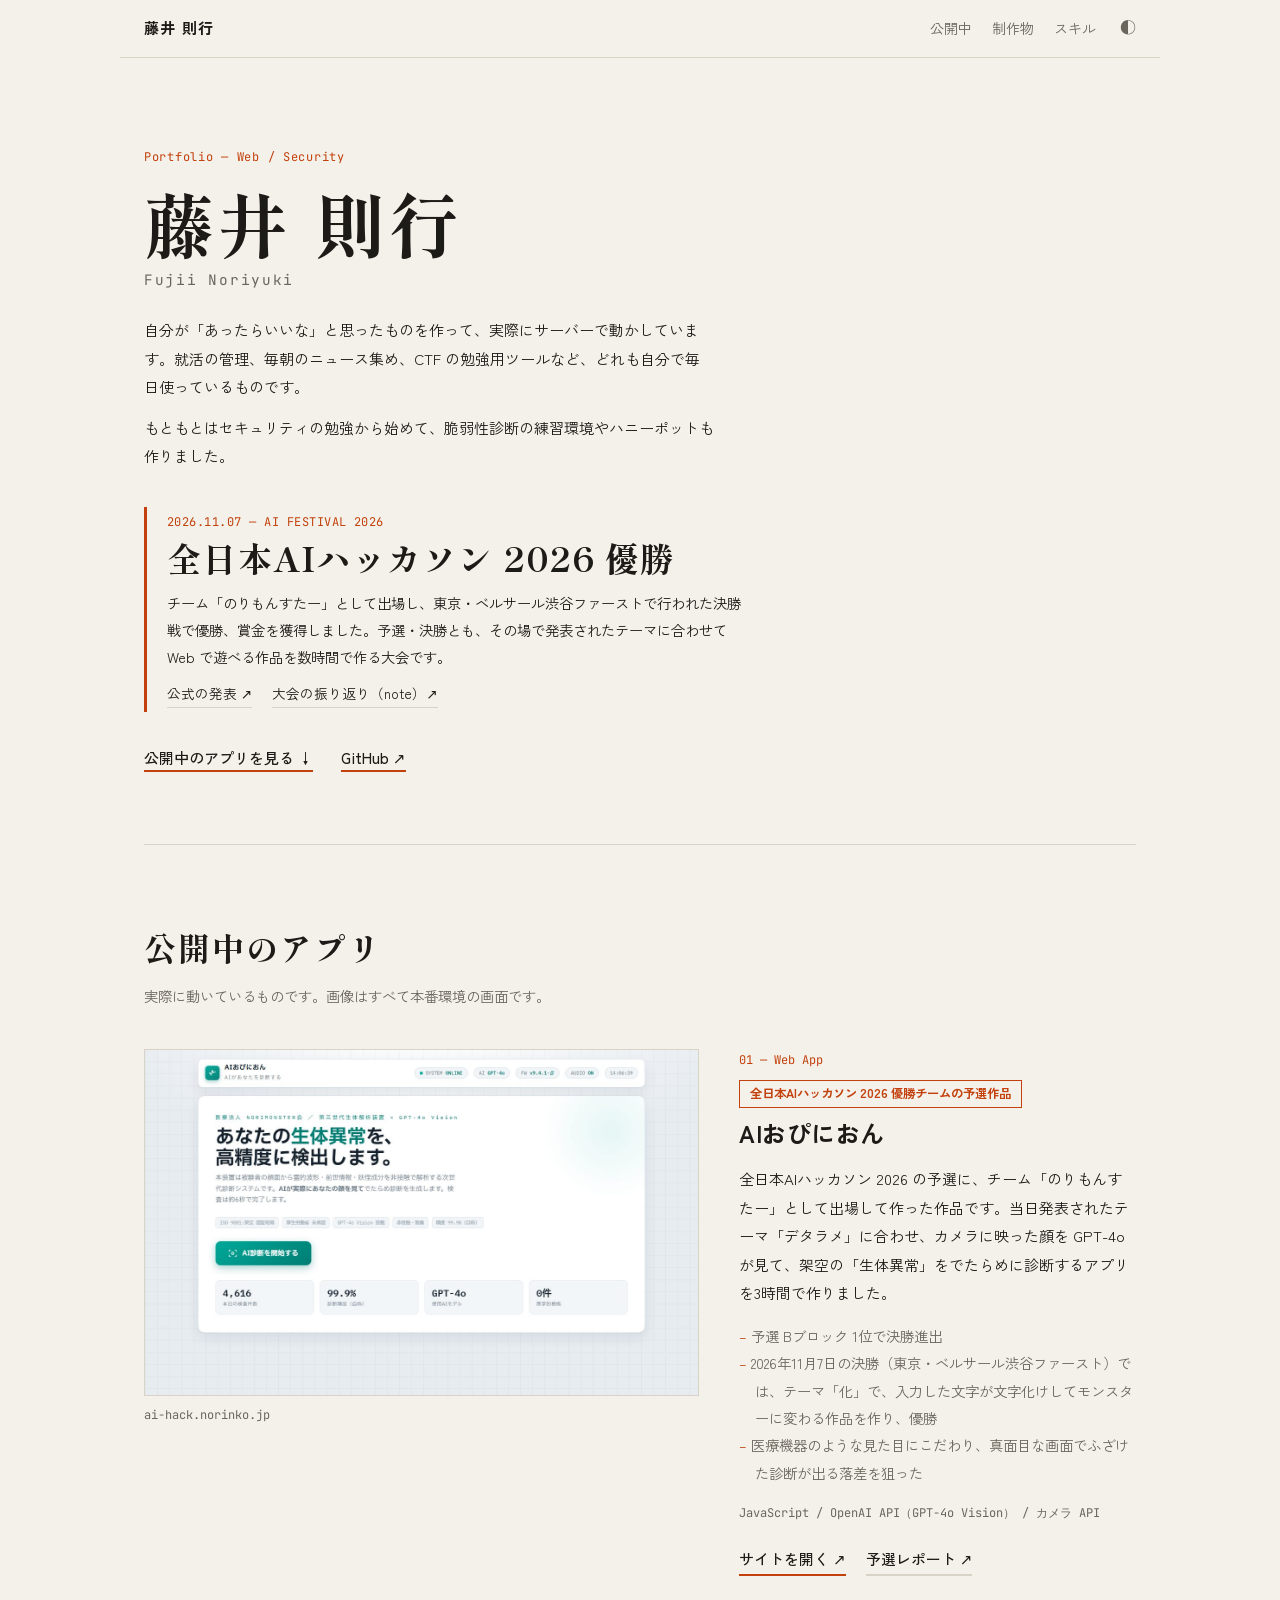
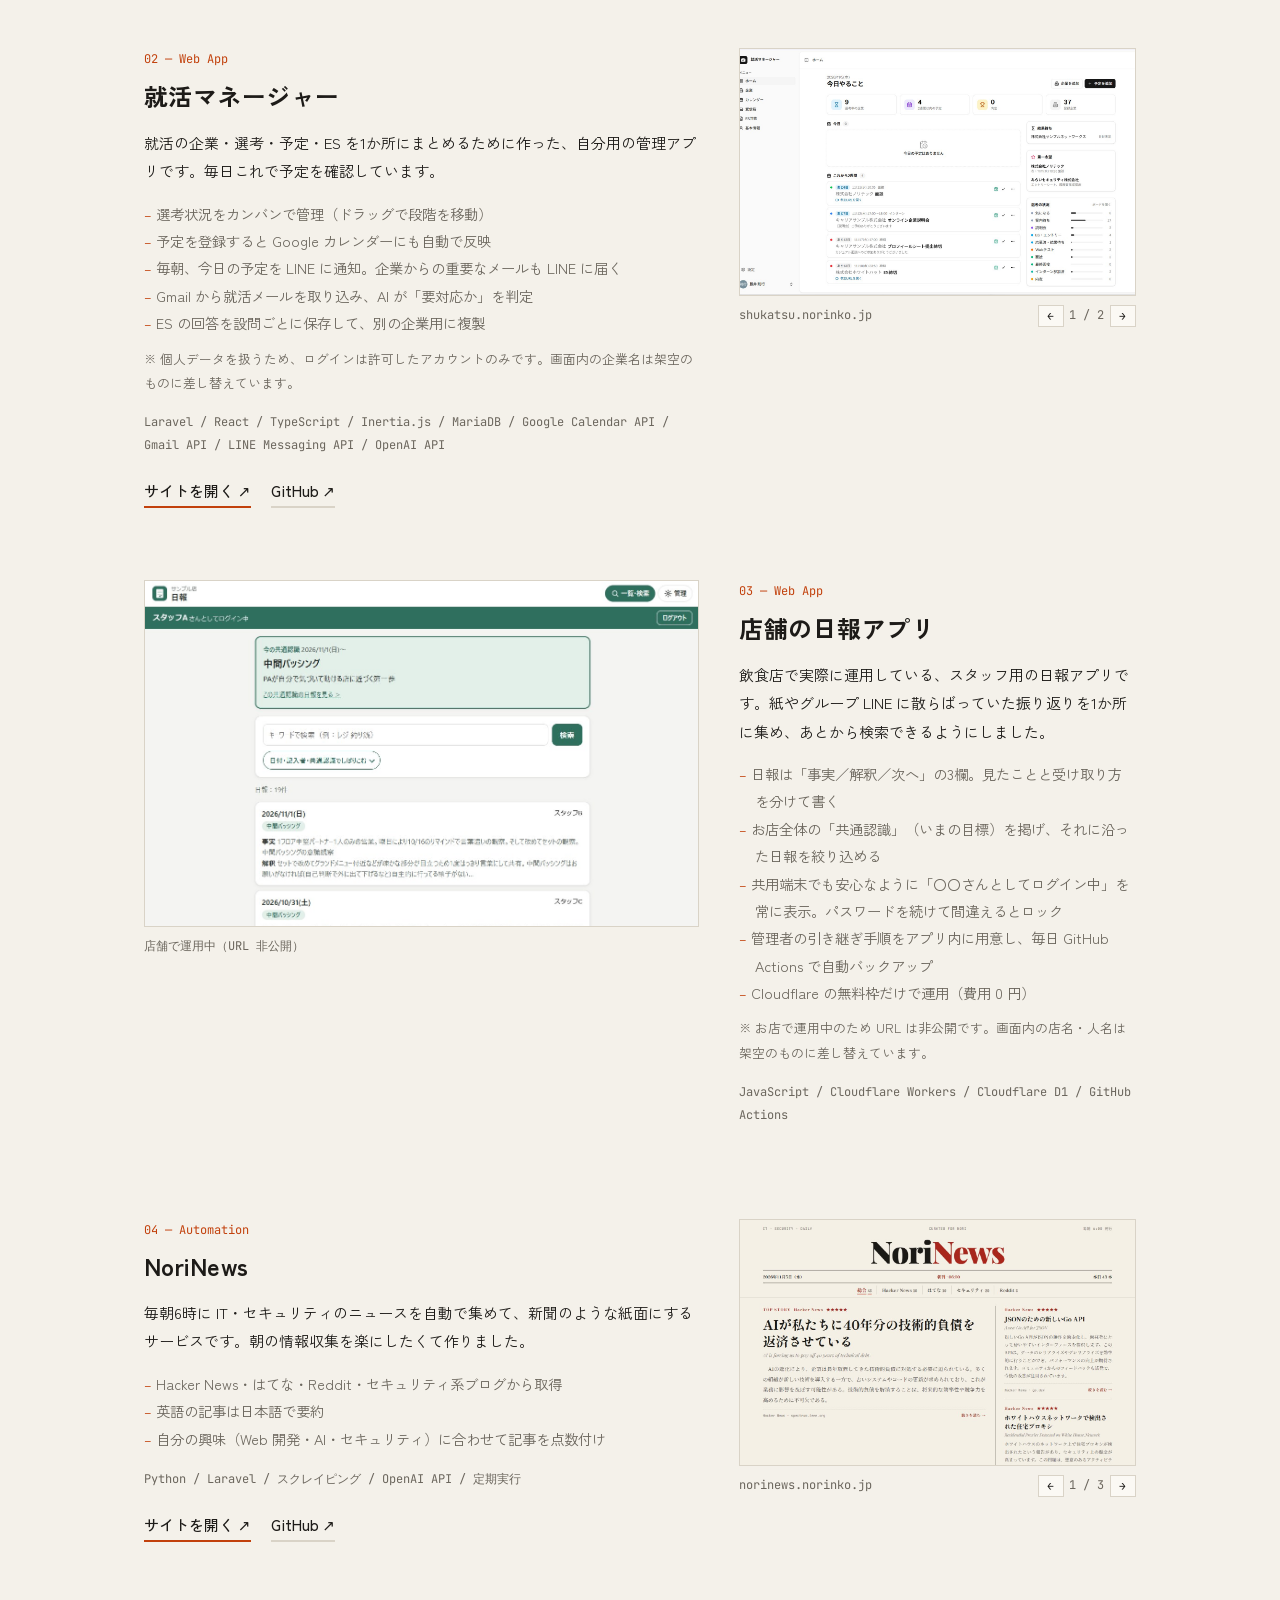
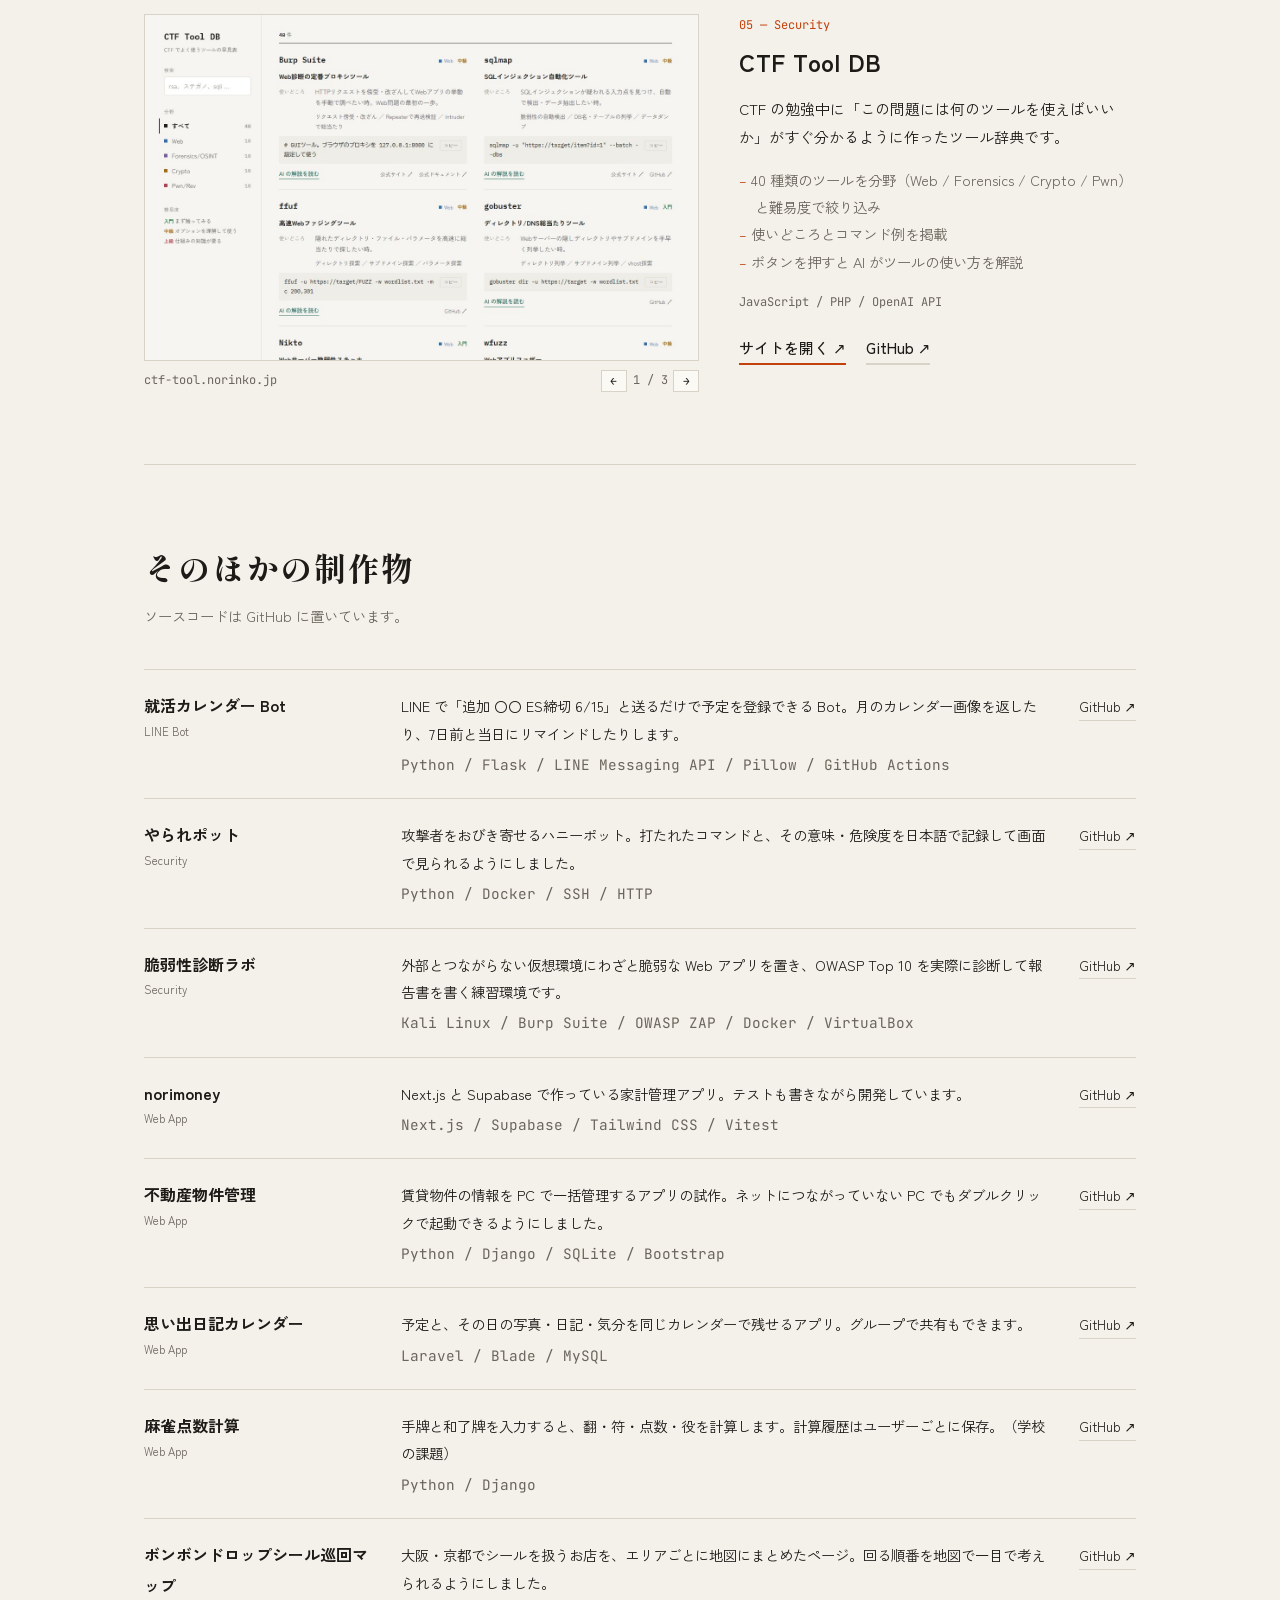
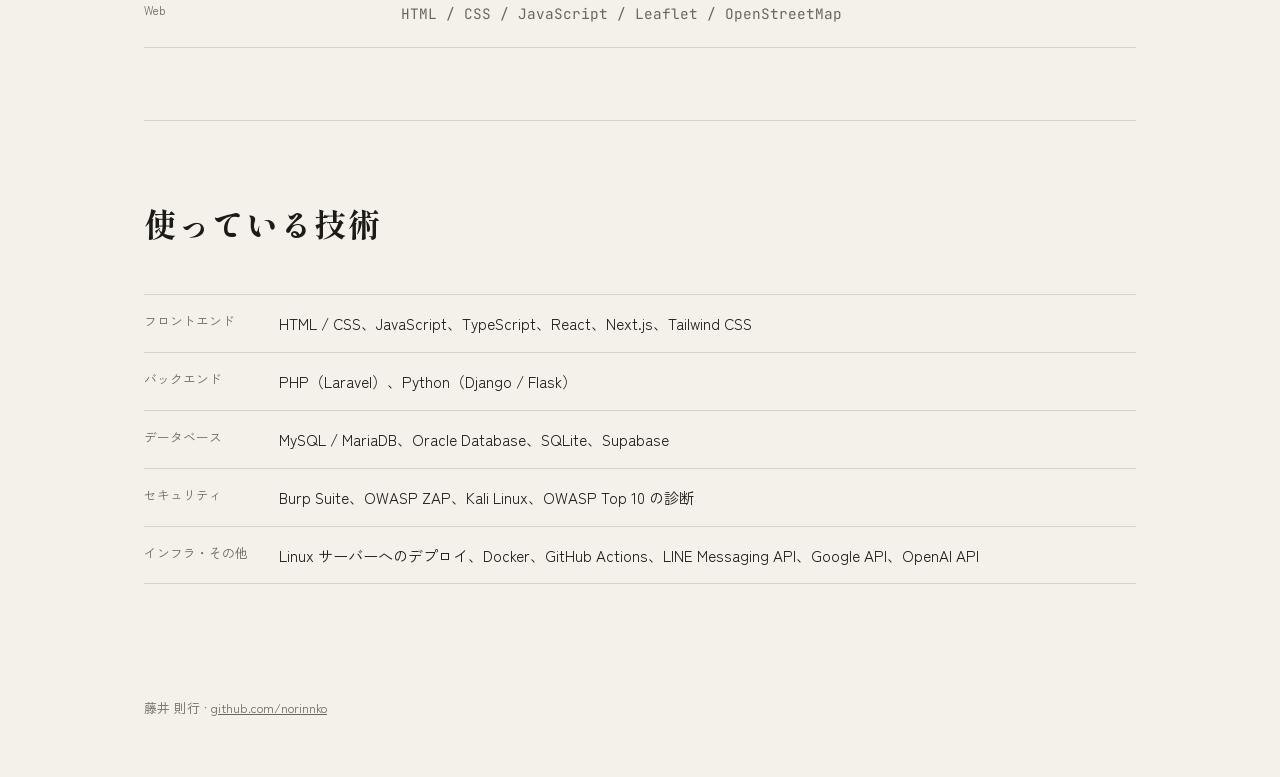
==== index.html @ 02cc9f50 "全日本AIハッカソン 2026 優勝を追記 Co-Authored-By: Claude Opus 5.5 <noreply@anthropic.com>" ====
<!doctype html>
<html lang="ja">
<head>
  <meta charset="utf-8">
  <meta name="viewport" content="width=device-width, initial-scale=1">
  <title>藤井 則行 | Portfolio</title>
  <meta name="description" content="藤井則行のポートフォリオ。作ったものと、実際に動いているアプリを載せています。">
  <meta name="theme-color" content="#f4f1ea">
  <link rel="icon" href="favicon.svg" type="image/svg+xml">
  <link rel="apple-touch-icon" href="apple-touch-icon.png">
  <link rel="canonical" href="https://norinko.jp/">
  <meta property="og:type" content="website">
  <meta property="og:url" content="https://norinko.jp/">
  <meta property="og:title" content="藤井 則行 | Portfolio">
  <meta property="og:description" content="作ったものと、実際に動いているアプリを載せています。">
  <meta property="og:image" content="https://norinko.jp/img/ogp.png">
  <meta property="og:locale" content="ja_JP">
  <meta name="twitter:card" content="summary_large_image">
  <link rel="preconnect" href="https://fonts.googleapis.com">
  <link rel="preconnect" href="https://fonts.gstatic.com" crossorigin>
  <link href="https://fonts.googleapis.com/css2?family=Zen+Kaku+Gothic+New:wght@400;500;700&family=Shippori+Mincho:wght@600;800&family=JetBrains+Mono:wght@400;500&display=swap" rel="stylesheet">
  <link rel="stylesheet" href="style.css">
</head>
<body>
  <header class="nav">
    <a href="#top" class="logo">藤井 則行</a>
    <nav>
      <a href="#live">公開中</a>
      <a href="#works">制作物</a>
      <a href="#skills">スキル</a>
    </nav>
    <button id="theme" class="theme-btn" aria-label="テーマ切り替え">◐</button>
  </header>

  <main id="top">
    <section class="hero">
      <p class="hero-meta mono">Portfolio — Web / Security</p>
      <h1>藤井 則行<small>Fujii Noriyuki</small></h1>
      <div class="hero-text">
        <p>
          自分が「あったらいいな」と思ったものを作って、実際にサーバーで動かしています。就活の管理、毎朝のニュース集め、CTF の勉強用ツールなど、どれも自分で毎日使っているものです。
        </p>
        <p>
          もともとはセキュリティの勉強から始めて、脆弱性診断の練習環境やハニーポットも作りました。
        </p>
      </div>
      <aside class="hero-award">
        <p class="award-date mono">2026.11.07 — AI FESTIVAL 2026</p>
        <p class="award-title">全日本AIハッカソン 2026 優勝</p>
        <p class="award-body">
          チーム「のりもんすたー」として出場し、東京・ベルサール渋谷ファーストで行われた決勝戦で優勝、賞金を獲得しました。予選・決勝とも、その場で発表されたテーマに合わせて Web で遊べる作品を数時間で作る大会です。
        </p>
        <p class="award-links">
          <a href="https://x.com/24aihackathon/status/2118986999902376308" target="_blank" rel="noopener">公式の発表 ↗</a>
          <a href="https://note.com/shi3zblog/n/na95758402577" target="_blank" rel="noopener">大会の振り返り（note）↗</a>
        </p>
      </aside>
      <ul class="hero-links">
        <li><a href="#live">公開中のアプリを見る ↓</a></li>
        <li><a href="https://github.com/norinnko" target="_blank" rel="noopener">GitHub ↗</a></li>
      </ul>
    </section>

    <section id="live" class="section">
      <header class="section-head">
        <h2>公開中のアプリ</h2>
        <p>実際に動いているものです。画像はすべて本番環境の画面です。</p>
      </header>
      <div id="showcase" class="showcase"></div>
    </section>

    <section id="works" class="section">
      <header class="section-head">
        <h2>そのほかの制作物</h2>
        <p>ソースコードは GitHub に置いています。</p>
      </header>
      <ol id="work-list" class="work-list"></ol>
    </section>

    <section id="skills" class="section">
      <header class="section-head">
        <h2>使っている技術</h2>
      </header>
      <dl id="skill-list" class="skill-list"></dl>
    </section>
  </main>

  <footer class="footer">
    <p>藤井 則行 · <a href="https://github.com/norinnko" target="_blank" rel="noopener">github.com/norinnko</a></p>
  </footer>

  <script src="data.js"></script>
  <script src="script.js"></script>
</body>
</html>
---- style.css ----
:root {
  --bg: #f4f1ea;
  --paper: #fbf9f4;
  --ink: #1d1b18;
  --sub: #6b665d;
  --rule: #d9d3c7;
  --accent: #c2410c;
}
@media (prefers-color-scheme: dark) {
  :root:not([data-theme="light"]) {
    --bg: #171614; --paper: #1f1d1a; --ink: #ece7dd; --sub: #a29b8f; --rule: #37332d; --accent: #f97316;
  }
}
:root[data-theme="dark"] {
  --bg: #171614; --paper: #1f1d1a; --ink: #ece7dd; --sub: #a29b8f; --rule: #37332d; --accent: #f97316;
}

* { box-sizing: border-box; margin: 0; padding: 0; }
html { scroll-behavior: smooth; scroll-padding-top: 64px; }
body {
  font-family: "Zen Kaku Gothic New", system-ui, sans-serif;
  background: var(--bg);
  color: var(--ink);
  line-height: 1.9;
  font-size: 15px;
  overflow-x: clip;
}
a { color: inherit; }
ol, ul { list-style: none; }
.mono { font-family: "JetBrains Mono", monospace; }

/* Nav */
.nav {
  position: sticky; top: 0; z-index: 10;
  display: flex; align-items: center; gap: 24px;
  max-width: 1040px; margin: 0 auto; padding: 14px 24px;
  background: var(--bg);
  border-bottom: 1px solid var(--rule);
}
.logo { font-weight: 700; text-decoration: none; margin-right: auto; letter-spacing: .08em; }
.nav nav { display: flex; gap: 20px; font-size: .88rem; }
.nav nav a { text-decoration: none; color: var(--sub); }
.nav nav a:hover { color: var(--ink); }
.theme-btn { border: 0; background: none; color: var(--sub); font-size: 1rem; cursor: pointer; }

main { max-width: 1040px; margin: 0 auto; padding: 0 24px; }

/* Hero */
.hero { padding: 88px 0 72px; border-bottom: 1px solid var(--rule); }
.hero-meta { font-size: .75rem; color: var(--accent); letter-spacing: .06em; }
.hero h1 {
  font-family: "Shippori Mincho", serif; font-weight: 800;
  font-size: clamp(2.6rem, 8vw, 4.4rem); line-height: 1.2; letter-spacing: .06em;
  margin: 12px 0 28px;
}
.hero h1 small {
  display: block; font-family: "JetBrains Mono", monospace; font-weight: 400;
  font-size: .9rem; letter-spacing: .12em; color: var(--sub); margin-top: 6px;
}
.hero-text { max-width: 38em; }
.hero-text p + p { margin-top: .8em; }
.hero-links { display: flex; gap: 28px; margin-top: 32px; flex-wrap: wrap; }
.hero-links a {
  text-decoration: none; font-weight: 500;
  border-bottom: 2px solid var(--accent); padding-bottom: 2px;
}
.hero-links a:hover { color: var(--accent); }

/* Section */
.section { padding: 72px 0; border-bottom: 1px solid var(--rule); }
.section:last-child { border-bottom: 0; }
.section-head { margin-bottom: 40px; }
.section-head h2 {
  font-family: "Shippori Mincho", serif; font-weight: 800;
  font-size: clamp(1.5rem, 3.5vw, 2rem); letter-spacing: .06em;
}
.section-head p { color: var(--sub); font-size: .9rem; margin-top: 4px; }

/* Showcase */
.showcase { display: flex; flex-direction: column; gap: 72px; }
.show { display: grid; grid-template-columns: 1.4fr 1fr; gap: 40px; align-items: start; }
.show:nth-child(even) figure { order: 2; }
.show figure { margin: 0; }
.frame {
  position: relative; aspect-ratio: 16 / 10; overflow: hidden;
  border: 1px solid var(--rule); background: var(--paper);
}
.frame img {
  position: absolute; inset: 0; width: 100%; height: 100%;
  object-fit: cover; object-position: top;
  opacity: 0; transition: opacity .7s ease;
}
.frame img.on { opacity: 1; }
.show figcaption {
  display: flex; justify-content: space-between; align-items: center; gap: 12px;
  font-size: .75rem; color: var(--sub); margin-top: 8px;
}
.pager { display: flex; align-items: center; gap: 4px; }
.pager button {
  border: 1px solid var(--rule); background: var(--paper); color: var(--ink);
  width: 26px; height: 22px; cursor: pointer; font: inherit; font-size: .7rem;
}
.pager button:hover { border-color: var(--ink); }
.pager span { min-width: 3.2em; text-align: center; }

.show-no { font-size: .75rem; color: var(--accent); }
.award {
  display: inline-block; margin-top: 8px;
  font-size: .78rem; font-weight: 700; color: var(--accent);
  border: 1px solid var(--accent); padding: 1px 10px;
}
.hero-award {
  margin-top: 36px; max-width: 40em;
  border-left: 3px solid var(--accent); padding: 4px 0 4px 20px;
}
.award-date { font-size: .75rem; color: var(--accent); letter-spacing: .04em; }
.award-title {
  font-family: "Shippori Mincho", serif; font-weight: 800;
  font-size: clamp(1.5rem, 4.2vw, 2.1rem); line-height: 1.35; letter-spacing: .04em; margin: 2px 0 8px;
}
.award-body { font-size: .9rem; }
.award-links { display: flex; gap: 20px; flex-wrap: wrap; margin-top: 10px; font-size: .85rem; }
.award-links a { text-decoration: none; border-bottom: 1px solid var(--rule); }
.award-links a:hover { color: var(--accent); border-color: var(--accent); }
.show h3 { font-size: 1.5rem; font-weight: 700; margin: 2px 0 10px; letter-spacing: .02em; }
.show-desc { color: var(--ink); }
.points { margin-top: 14px; font-size: .9rem; color: var(--sub); }
.points li { padding-left: 1.1em; text-indent: -1.1em; }
.points li::before { content: "– "; color: var(--accent); }
.note { margin-top: 10px; font-size: .8rem; color: var(--sub); }
.tech { margin-top: 16px; font-size: .75rem; color: var(--sub); }
.show-links { display: flex; gap: 20px; margin-top: 20px; flex-wrap: wrap; }
.show-links a { text-decoration: none; font-weight: 500; border-bottom: 2px solid var(--accent); padding-bottom: 1px; }
.show-links a.sub { border-bottom-color: var(--rule); }
.show-links a:hover { color: var(--accent); }

/* Work list */
.work-list { border-top: 1px solid var(--rule); }
.work-list li {
  display: grid; grid-template-columns: 15em 1fr auto; gap: 8px 32px; align-items: baseline;
  padding: 20px 0; border-bottom: 1px solid var(--rule);
}
.work-list h3 { font-size: 1rem; font-weight: 700; }
.work-list .cat { display: block; font-size: .7rem; color: var(--sub); font-weight: 400; }
.work-list p { font-size: .9rem; }
.work-list .tech { margin-top: 4px; }
.work-list a { font-size: .85rem; white-space: nowrap; text-decoration: none; border-bottom: 1px solid var(--rule); }
.work-list a:hover { color: var(--accent); border-color: var(--accent); }

/* Skills */
.skill-list { display: grid; grid-template-columns: 9em 1fr; border-top: 1px solid var(--rule); }
.skill-list dt, .skill-list dd { padding: 14px 0; border-bottom: 1px solid var(--rule); }
.skill-list dt { font-size: .8rem; color: var(--sub); }
.skill-list dd { font-size: .95rem; }

.footer {
  max-width: 1040px; margin: 0 auto; padding: 40px 24px 56px;
  font-size: .8rem; color: var(--sub);
}

@media (max-width: 800px) {
  .show { grid-template-columns: 1fr; gap: 20px; }
  .show:nth-child(even) figure { order: 0; }
  .work-list li { grid-template-columns: 1fr; }
  .skill-list { grid-template-columns: 1fr; }
  .skill-list dt { border-bottom: 0; padding-bottom: 0; }
  .skill-list dd { padding-top: 2px; }
  .nav { gap: 14px; padding: 12px 16px; }
  .nav nav { gap: 14px; }
  main { padding: 0 16px; }
  .hero { padding: 56px 0 48px; }
}

/* スクロールで表示（JS が動くときだけ隠す） */
.motion .slide-in {
  opacity: 0;
  transition: opacity .9s ease, transform .9s cubic-bezier(.2, .7, .2, 1);
  transition-delay: var(--d, 0ms);
}
.motion .slide-in.delay { --d: 150ms; }
.motion .from-left { transform: translateX(-80px); }
.motion .from-right { transform: translateX(80px); }
.motion .from-below { transform: translateY(24px); }
.motion .slide-in.in { opacity: 1; transform: none; }
@media (max-width: 800px) {
  .motion .from-left { transform: translateX(-32px); }
  .motion .from-right { transform: translateX(32px); }
}
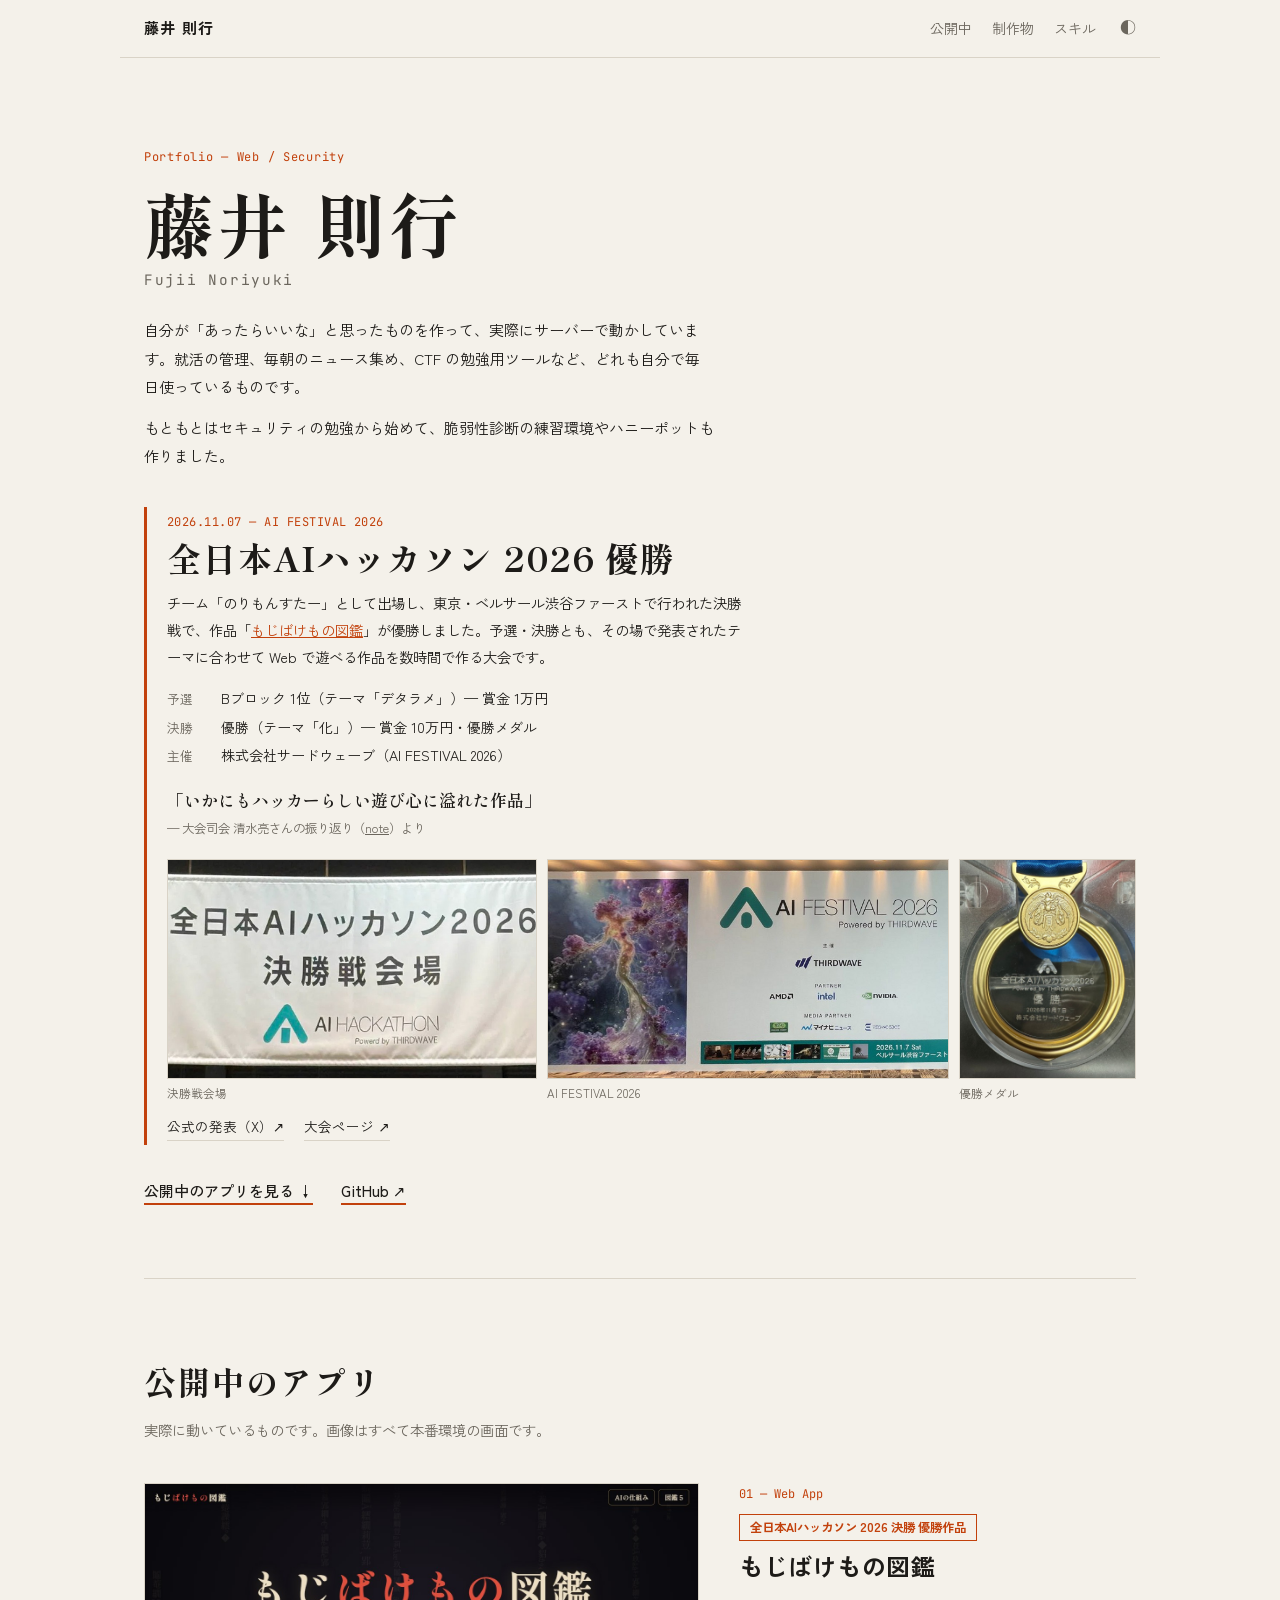
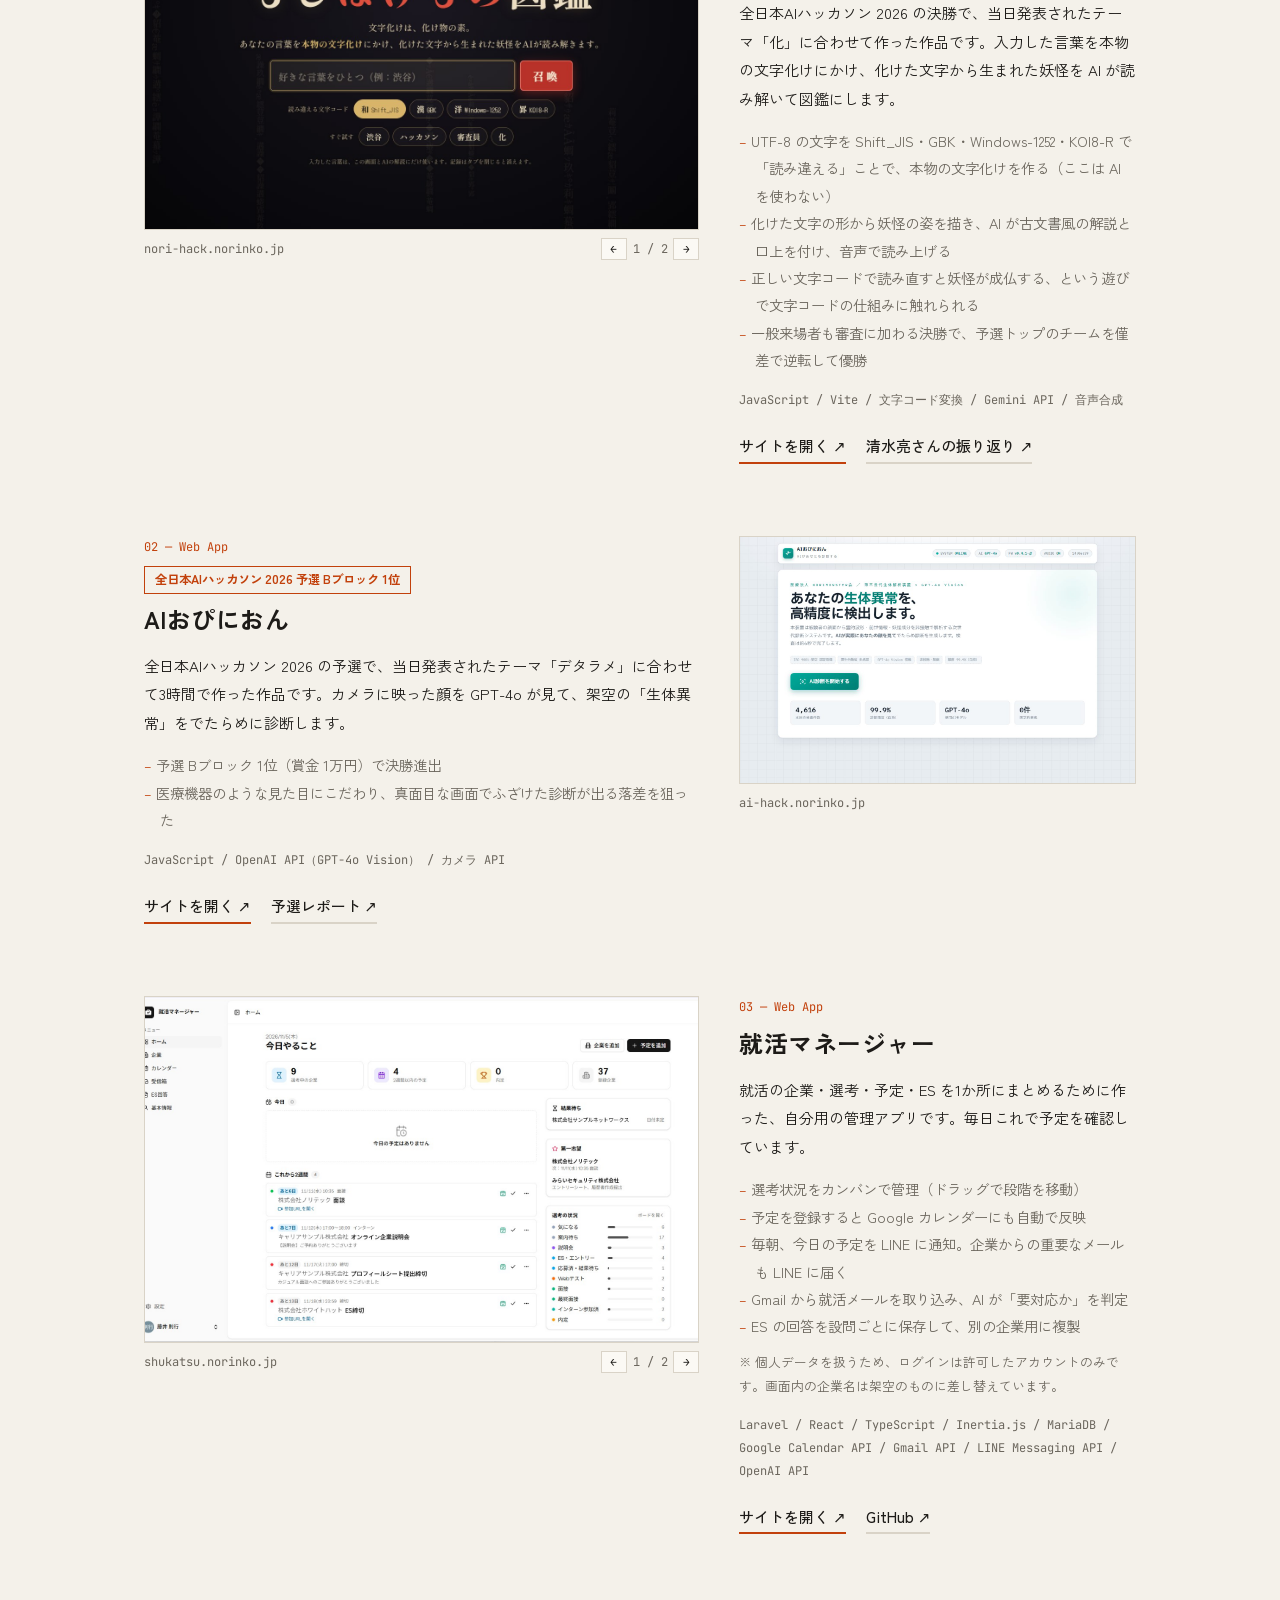
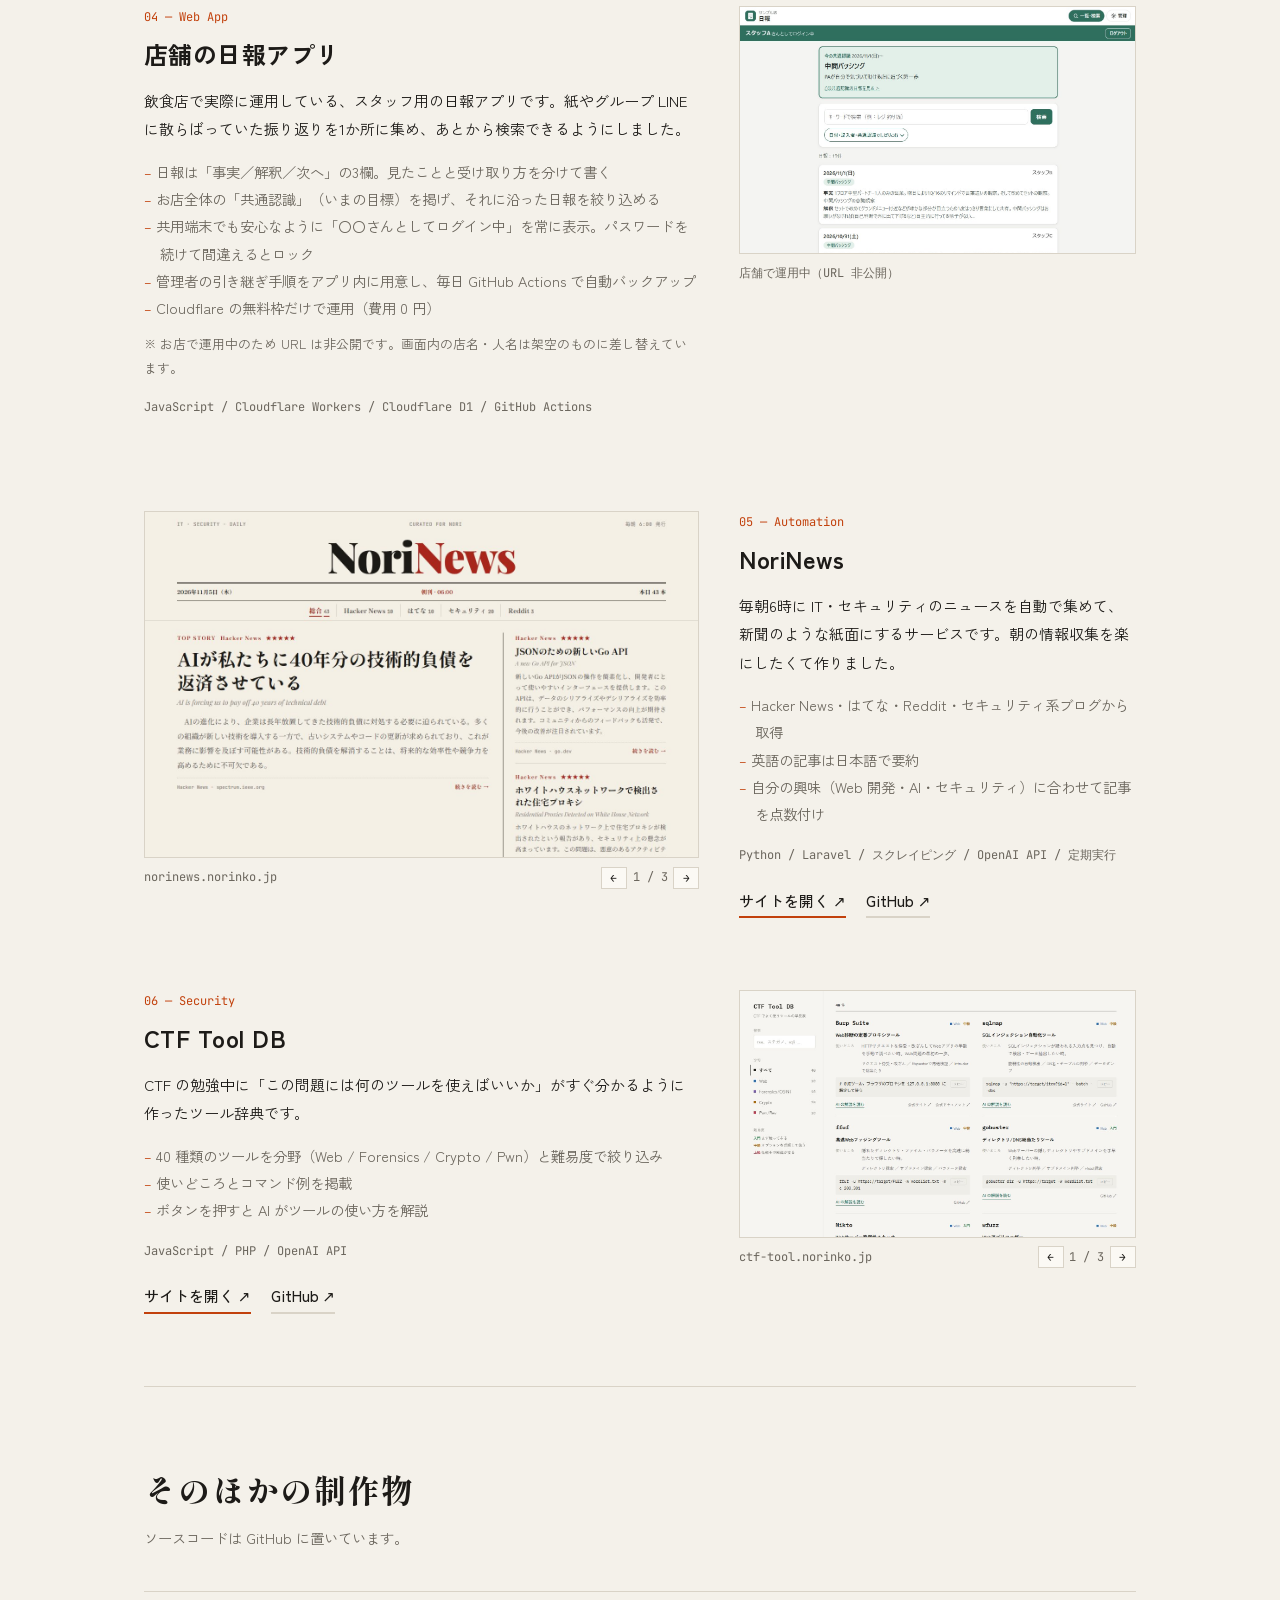
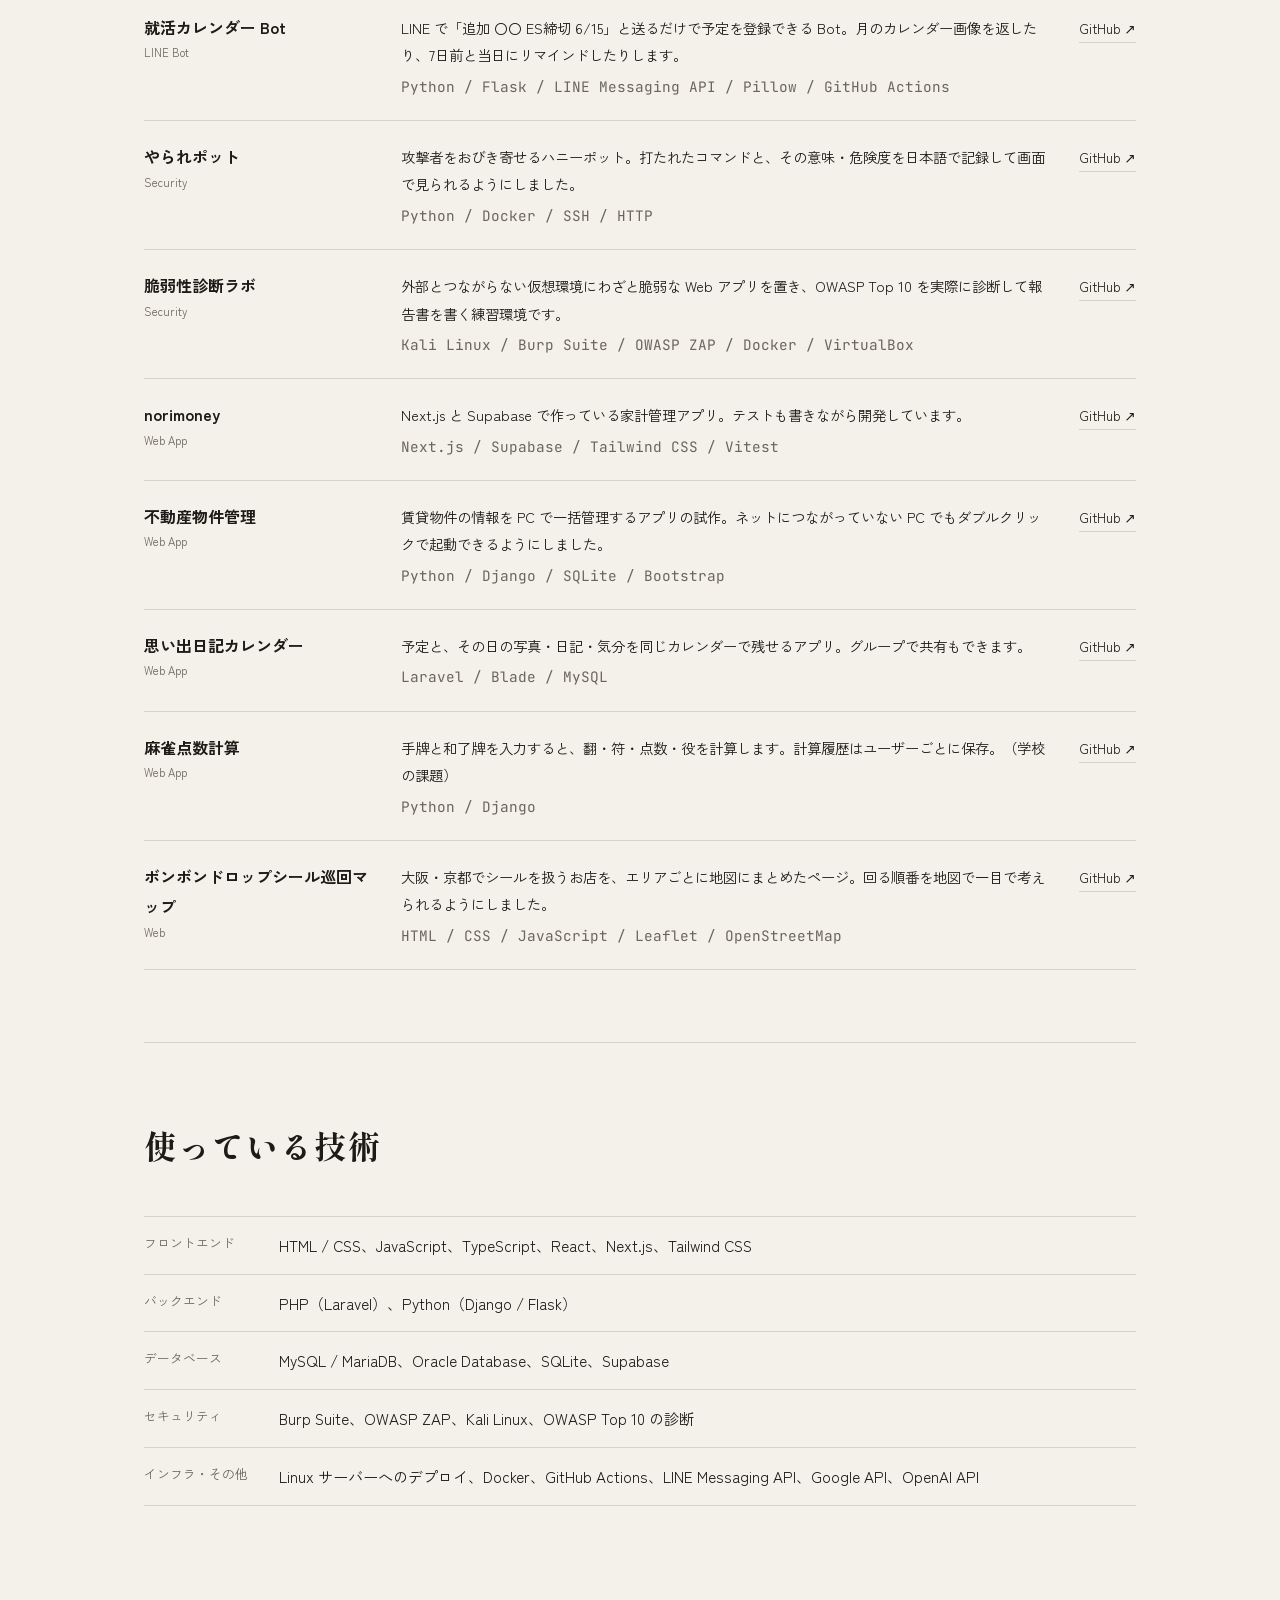
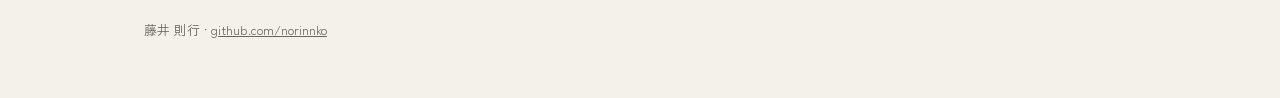
==== commit fe9fda67: "優勝作品「もじばけもの図鑑」と大会の写真・賞金を追加 Co-Authored-By: Claude Opus 5.5 <noreply@anthropic.com>" ====
--- a/index.html
+++ b/index.html
@@ -48,11 +48,25 @@
         <p class="award-date mono">2026.11.07 — AI FESTIVAL 2026</p>
         <p class="award-title">全日本AIハッカソン 2026 優勝</p>
         <p class="award-body">
-          チーム「のりもんすたー」として出場し、東京・ベルサール渋谷ファーストで行われた決勝戦で優勝、賞金を獲得しました。予選・決勝とも、その場で発表されたテーマに合わせて Web で遊べる作品を数時間で作る大会です。
+          チーム「のりもんすたー」として出場し、東京・ベルサール渋谷ファーストで行われた決勝戦で、作品「<a href="#live">もじばけもの図鑑</a>」が優勝しました。予選・決勝とも、その場で発表されたテーマに合わせて Web で遊べる作品を数時間で作る大会です。
         </p>
+        <dl class="award-record">
+          <dt>予選</dt><dd>Bブロック 1位（テーマ「デタラメ」）— 賞金 1万円</dd>
+          <dt>決勝</dt><dd>優勝（テーマ「化」）— 賞金 10万円・優勝メダル</dd>
+          <dt>主催</dt><dd>株式会社サードウェーブ（AI FESTIVAL 2026）</dd>
+        </dl>
+        <blockquote class="award-quote">
+          <p>「いかにもハッカーらしい遊び心に溢れた作品」</p>
+          <cite>— 大会司会 清水亮さんの振り返り（<a href="https://note.com/shi3zblog/n/na95758402577" target="_blank" rel="noopener">note</a>）より</cite>
+        </blockquote>
+        <div class="award-photos">
+          <figure><img src="img/hack-banner.jpg" alt="全日本AIハッカソン2026 決勝戦会場の垂れ幕" loading="lazy"><figcaption>決勝戦会場</figcaption></figure>
+          <figure><img src="img/hack-venue.jpg" alt="AI FESTIVAL 2026 の会場パネル" loading="lazy"><figcaption>AI FESTIVAL 2026</figcaption></figure>
+          <figure class="medal"><img src="img/hack-medal.jpg" alt="全日本AIハッカソン2026 優勝メダル" loading="lazy"><figcaption>優勝メダル</figcaption></figure>
+        </div>
         <p class="award-links">
-          <a href="https://x.com/24aihackathon/status/2118986999902376308" target="_blank" rel="noopener">公式の発表 ↗</a>
-          <a href="https://note.com/shi3zblog/n/na95758402577" target="_blank" rel="noopener">大会の振り返り（note）↗</a>
+          <a href="https://x.com/24aihackathon/status/2118986999902376308" target="_blank" rel="noopener">公式の発表（X）↗</a>
+          <a href="https://www.aifestival.jp/hackathon" target="_blank" rel="noopener">大会ページ ↗</a>
         </p>
       </aside>
       <ul class="hero-links">
--- a/style.css
+++ b/style.css
@@ -110,7 +110,7 @@
   border: 1px solid var(--accent); padding: 1px 10px;
 }
 .hero-award {
-  margin-top: 36px; max-width: 40em;
+  margin-top: 36px;
   border-left: 3px solid var(--accent); padding: 4px 0 4px 20px;
 }
 .award-date { font-size: .75rem; color: var(--accent); letter-spacing: .04em; }
@@ -118,7 +118,33 @@
   font-family: "Shippori Mincho", serif; font-weight: 800;
   font-size: clamp(1.5rem, 4.2vw, 2.1rem); line-height: 1.35; letter-spacing: .04em; margin: 2px 0 8px;
 }
-.award-body { font-size: .9rem; }
+.award-body { font-size: .9rem; max-width: 40em; }
+.award-body a { color: var(--accent); }
+.award-record {
+  display: grid; grid-template-columns: 3em 1fr; gap: 2px 12px;
+  margin-top: 14px; font-size: .88rem;
+}
+.award-record dt { color: var(--sub); font-size: .8rem; padding-top: 2px; }
+.award-quote { margin: 16px 0 0; }
+.award-quote p { font-family: "Shippori Mincho", serif; font-weight: 600; font-size: 1.05rem; }
+.award-quote cite { display: block; font-style: normal; font-size: .78rem; color: var(--sub); }
+.award-photos {
+  display: grid; grid-template-columns: 1.15fr 1.25fr .55fr; gap: 10px;
+  margin-top: 18px; align-items: start;
+}
+.award-photos figure { margin: 0; }
+.award-photos img {
+  display: block; width: 100%; height: 220px; object-fit: cover;
+  border: 1px solid var(--rule); background: var(--paper);
+}
+.award-photos .medal img { object-position: center 40%; }
+@media (max-width: 600px) {
+  .award-photos { grid-template-columns: 1.6fr 1fr; }
+  .award-photos figure:first-child { grid-column: 1 / -1; }
+  .award-photos img { height: 130px; }
+  .award-photos figure:first-child img { height: auto; aspect-ratio: 2.3 / 1; }
+}
+.award-photos figcaption { font-size: .72rem; color: var(--sub); margin-top: 4px; }
 .award-links { display: flex; gap: 20px; flex-wrap: wrap; margin-top: 10px; font-size: .85rem; }
 .award-links a { text-decoration: none; border-bottom: 1px solid var(--rule); }
 .award-links a:hover { color: var(--accent); border-color: var(--accent); }
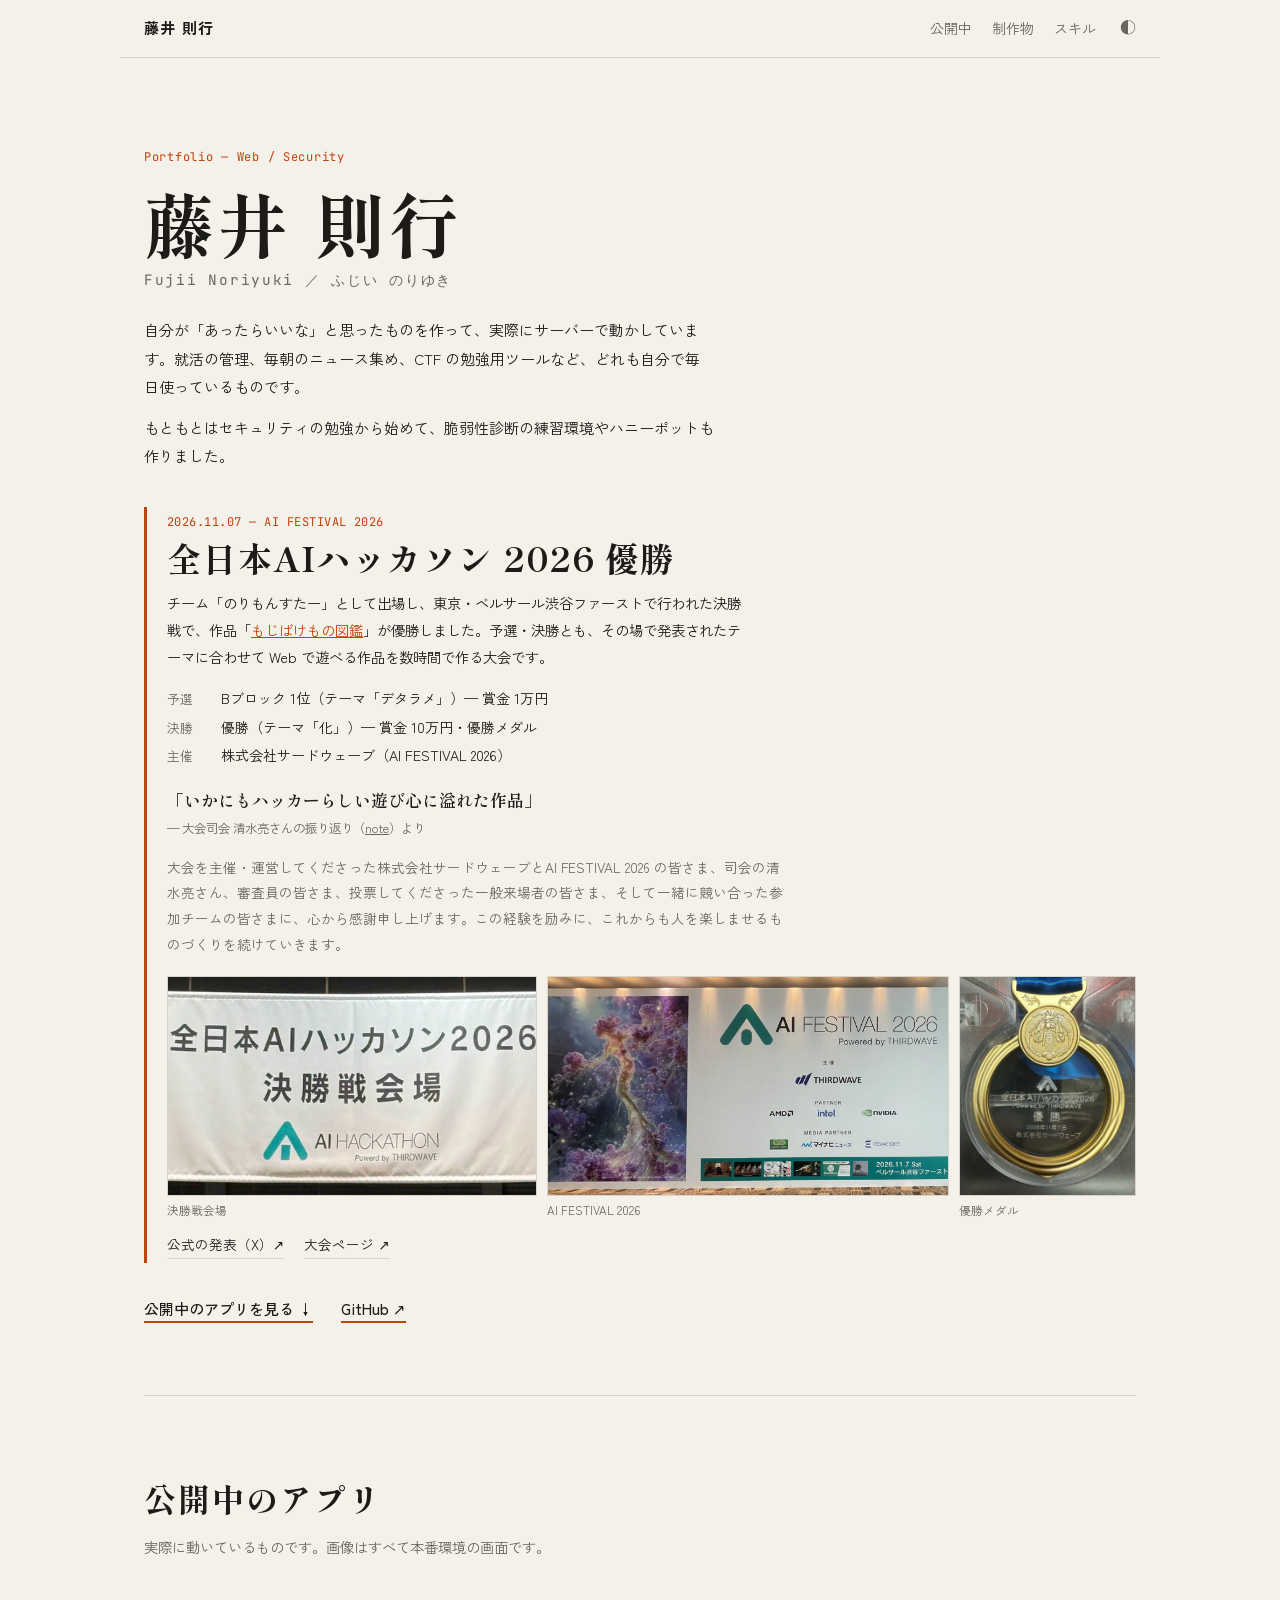
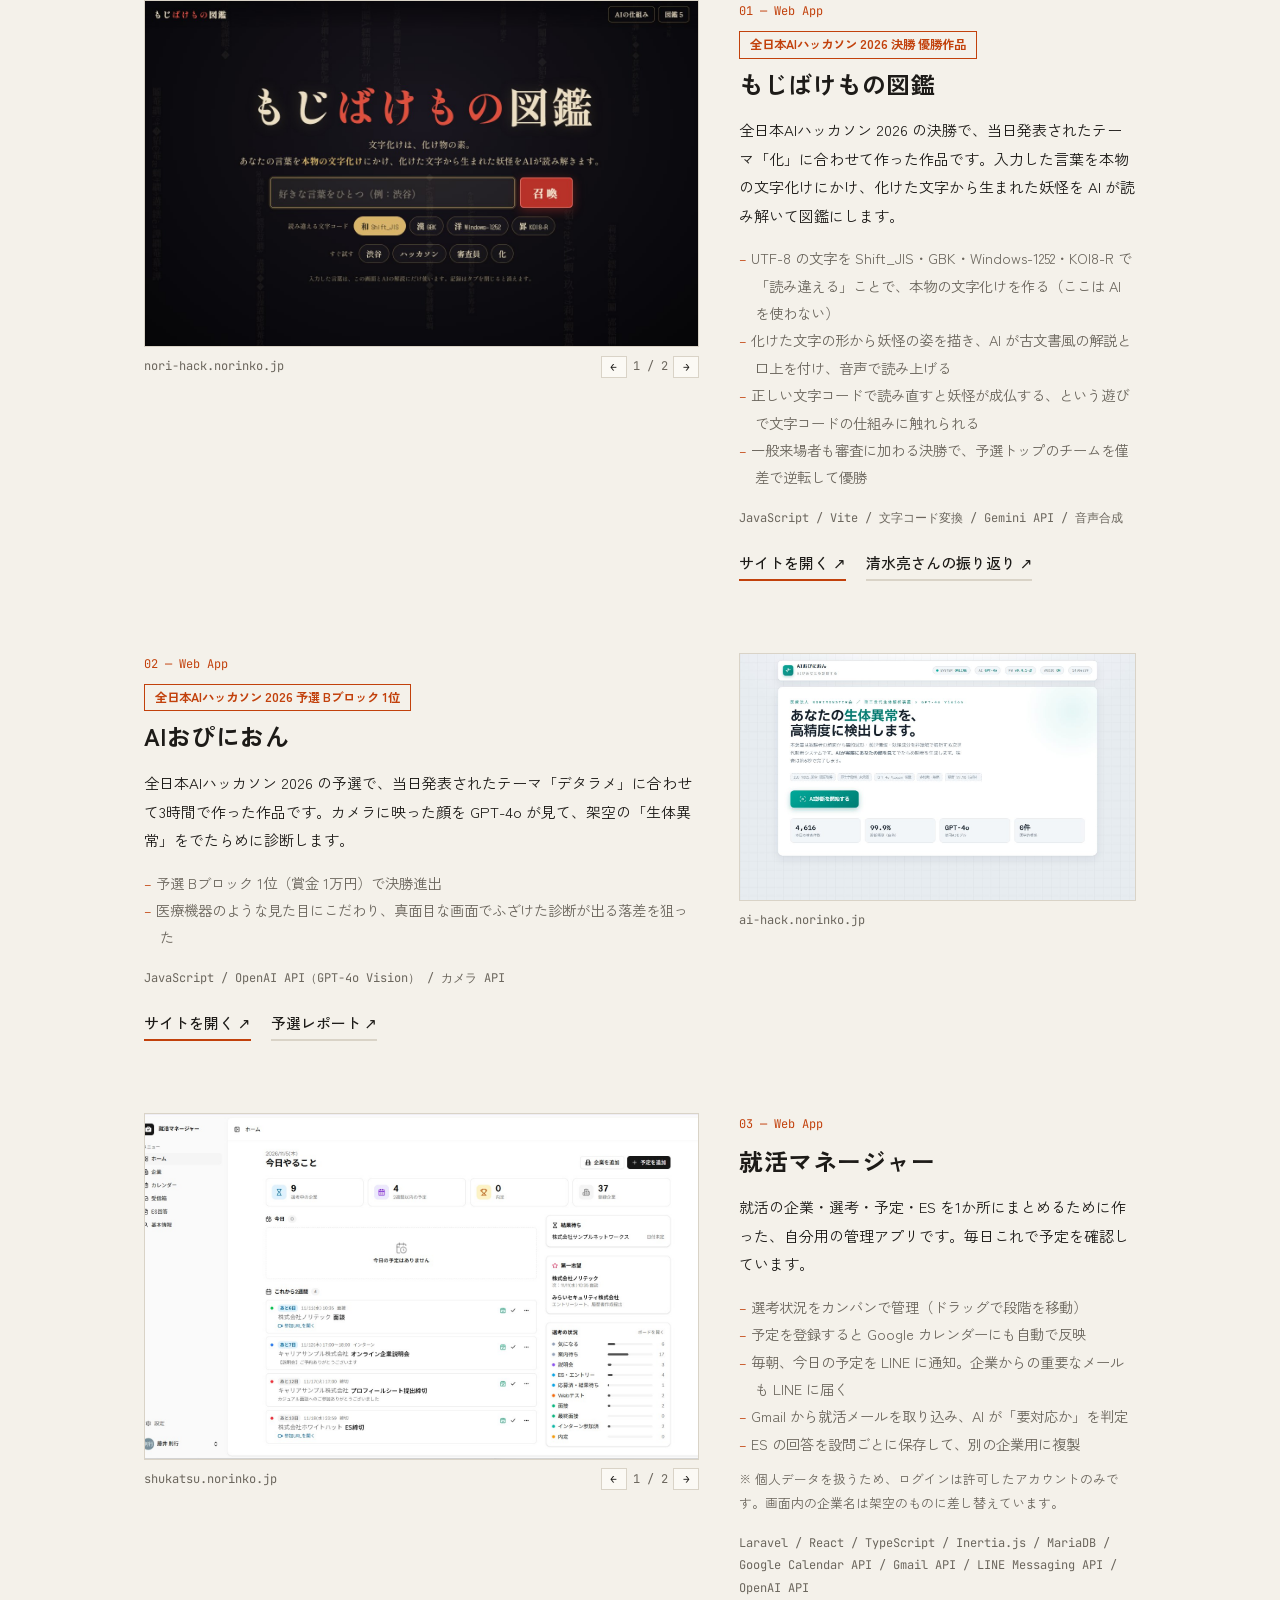
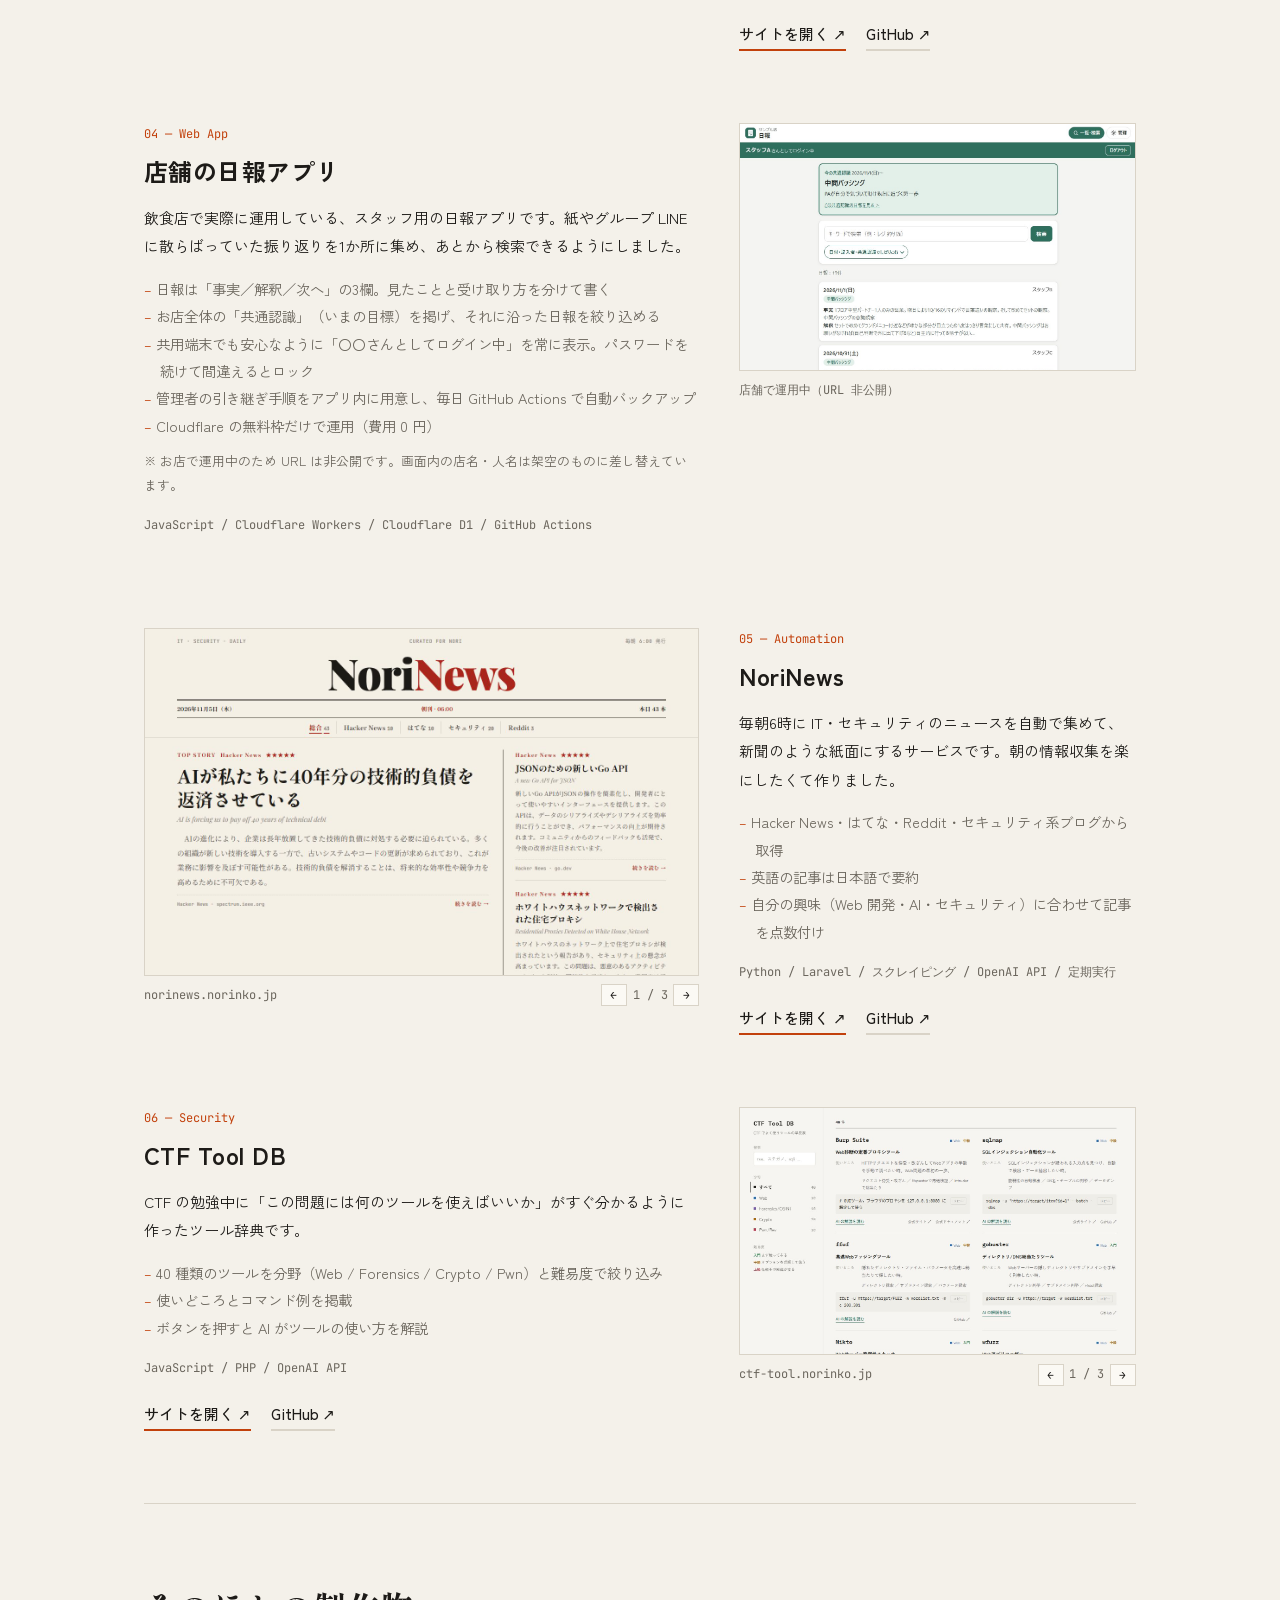
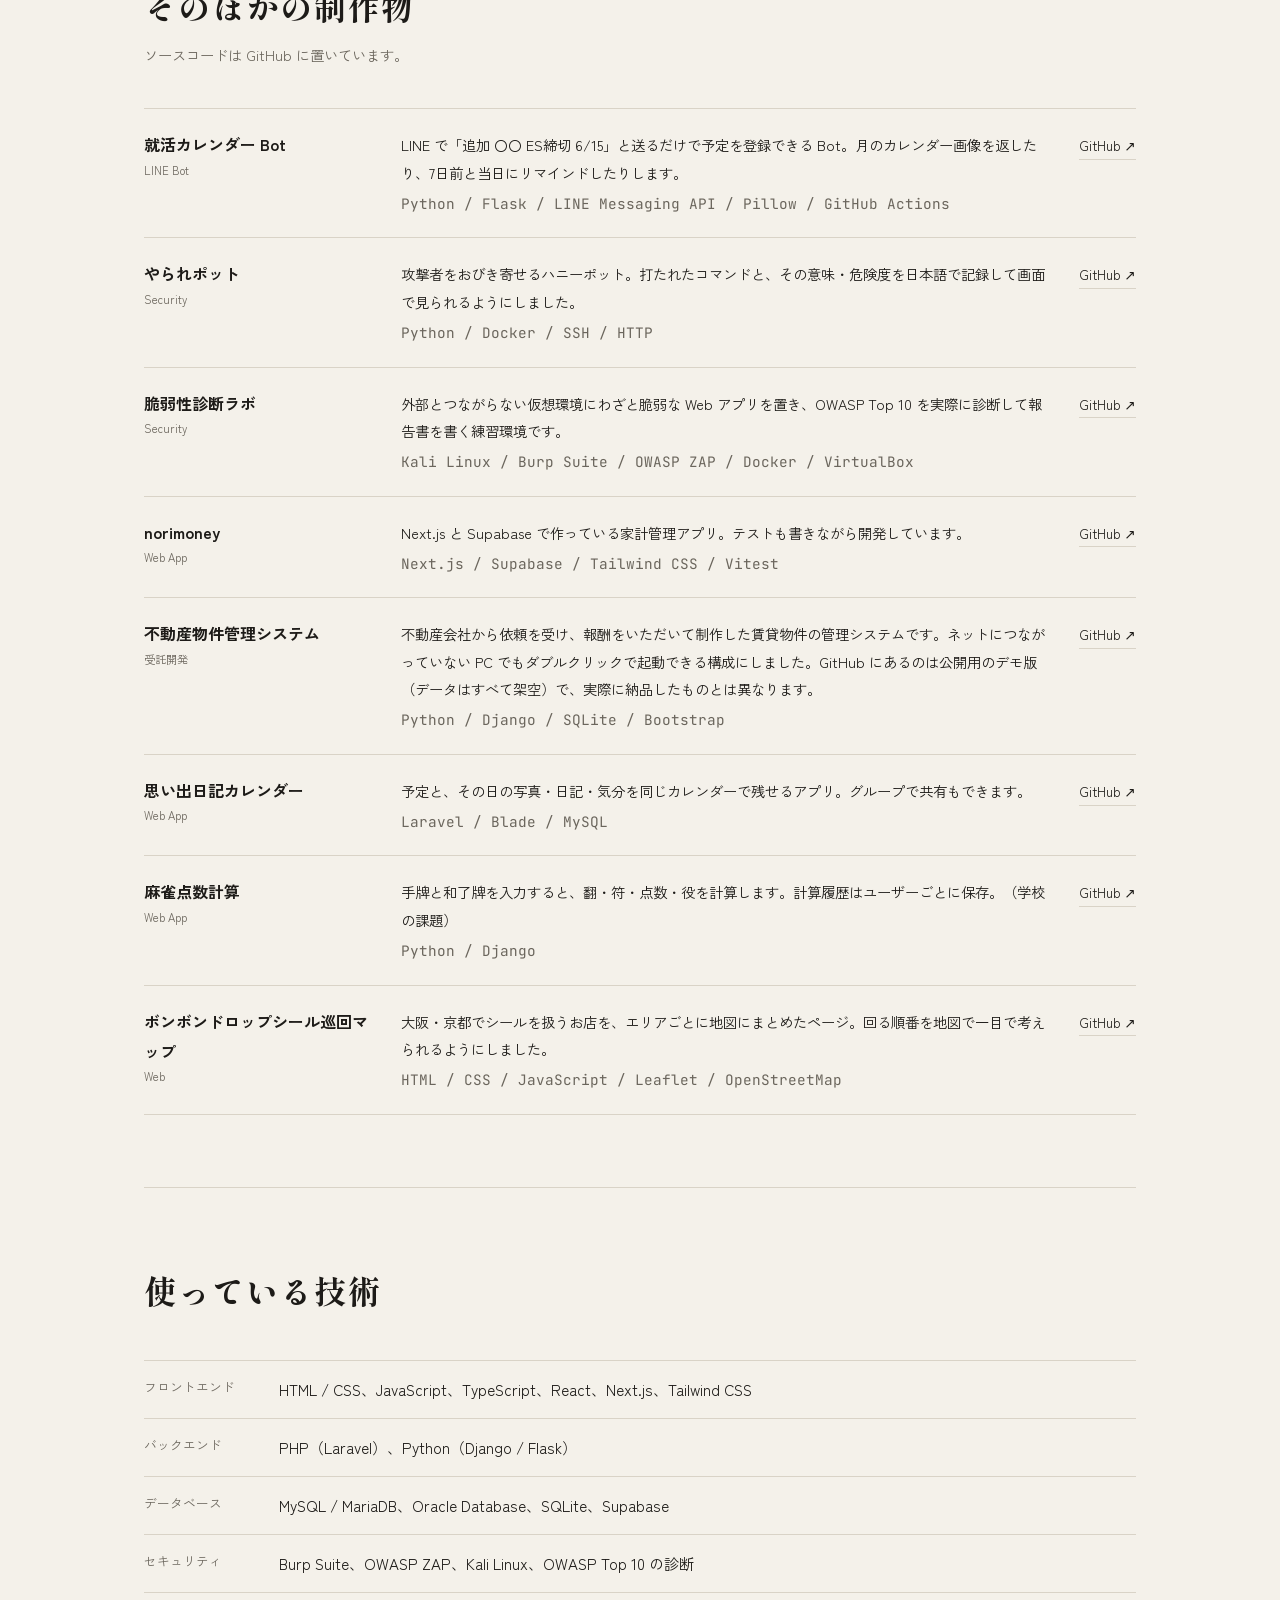
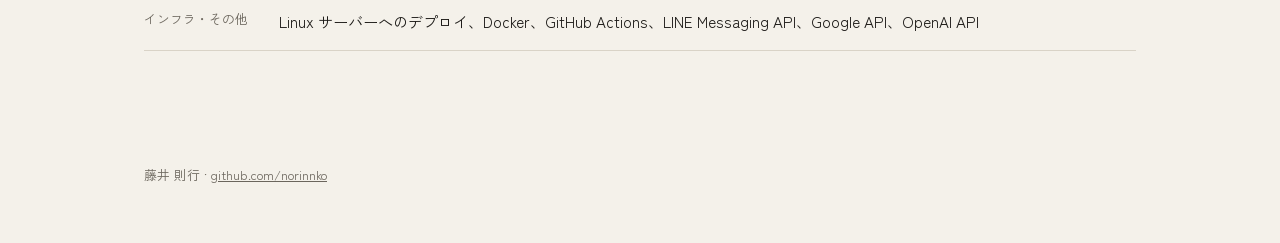
==== commit e48352cb: "大会への感謝、受託開発の明記、検索向けのメタ情報・構造化データ・sitemap を追加 Co-Authored-By: Claude Opus 5.5 <noreply@anthropic.com>" ====
--- a/index.html
+++ b/index.html
@@ -3,19 +3,72 @@
 <head>
   <meta charset="utf-8">
   <meta name="viewport" content="width=device-width, initial-scale=1">
-  <title>藤井 則行 | Portfolio</title>
-  <meta name="description" content="藤井則行のポートフォリオ。作ったものと、実際に動いているアプリを載せています。">
+  <title>藤井則行（Fujii Noriyuki）ポートフォリオ｜全日本AIハッカソン2026 優勝</title>
+  <meta name="description" content="藤井則行（ふじい のりゆき）のポートフォリオ。全日本AIハッカソン2026でチーム「のりもんすたー」として優勝。もじばけもの図鑑、就活マネージャー、NoriNews、CTF Tool DB など、Web開発とセキュリティの制作物を掲載しています。">
+  <meta name="author" content="藤井則行">
+  <meta name="robots" content="index, follow, max-image-preview:large">
   <meta name="theme-color" content="#f4f1ea">
   <link rel="icon" href="favicon.svg" type="image/svg+xml">
   <link rel="apple-touch-icon" href="apple-touch-icon.png">
   <link rel="canonical" href="https://norinko.jp/">
-  <meta property="og:type" content="website">
+  <meta property="og:type" content="profile">
+  <meta property="og:site_name" content="藤井則行 ポートフォリオ">
   <meta property="og:url" content="https://norinko.jp/">
-  <meta property="og:title" content="藤井 則行 | Portfolio">
-  <meta property="og:description" content="作ったものと、実際に動いているアプリを載せています。">
+  <meta property="og:title" content="藤井則行 ポートフォリオ｜全日本AIハッカソン2026 優勝">
+  <meta property="og:description" content="全日本AIハッカソン2026 優勝（チーム「のりもんすたー」）。Web開発とセキュリティの制作物と、実際に動いているアプリを載せています。">
   <meta property="og:image" content="https://norinko.jp/img/ogp.png">
+  <meta property="og:image:width" content="1200">
+  <meta property="og:image:height" content="630">
+  <meta property="og:image:alt" content="藤井則行 ポートフォリオ — 全日本AIハッカソン 2026 優勝">
   <meta property="og:locale" content="ja_JP">
+  <meta property="profile:first_name" content="則行">
+  <meta property="profile:last_name" content="藤井">
   <meta name="twitter:card" content="summary_large_image">
+  <script type="application/ld+json">
+  {
+    "@context": "https://schema.org",
+    "@graph": [
+      {
+        "@type": "Person",
+        "@id": "https://norinko.jp/#person",
+        "name": "藤井則行",
+        "alternateName": ["藤井 則行", "ふじい のりゆき", "フジイ ノリユキ", "Fujii Noriyuki", "Noriyuki Fujii", "norinnko"],
+        "url": "https://norinko.jp/",
+        "image": "https://norinko.jp/img/ogp.png",
+        "sameAs": ["https://github.com/norinnko"],
+        "award": ["全日本AIハッカソン 2026 優勝（チーム「のりもんすたー」）", "全日本AIハッカソン 2026 予選 Bブロック 1位"],
+        "memberOf": { "@type": "Organization", "name": "のりもんすたー" },
+        "knowsAbout": ["Web開発", "セキュリティ", "脆弱性診断", "CTF", "Laravel", "React", "TypeScript", "Python", "Django", "生成AI"]
+      },
+      {
+        "@type": "WebSite",
+        "@id": "https://norinko.jp/#website",
+        "url": "https://norinko.jp/",
+        "name": "藤井則行 ポートフォリオ",
+        "inLanguage": "ja",
+        "author": { "@id": "https://norinko.jp/#person" }
+      },
+      {
+        "@type": "ProfilePage",
+        "url": "https://norinko.jp/",
+        "name": "藤井則行（Fujii Noriyuki）ポートフォリオ",
+        "mainEntity": { "@id": "https://norinko.jp/#person" },
+        "isPartOf": { "@id": "https://norinko.jp/#website" }
+      },
+      {
+        "@type": "ItemList",
+        "name": "公開中のアプリ",
+        "itemListElement": [
+          { "@type": "ListItem", "position": 1, "item": { "@type": "WebApplication", "name": "もじばけもの図鑑", "url": "https://nori-hack.norinko.jp/", "applicationCategory": "EntertainmentApplication", "description": "全日本AIハッカソン2026 決勝 優勝作品。入力した言葉を本物の文字化けにかけ、化けた文字から生まれた妖怪をAIが読み解く図鑑。", "creator": { "@id": "https://norinko.jp/#person" } } },
+          { "@type": "ListItem", "position": 2, "item": { "@type": "WebApplication", "name": "AIおぴにおん", "url": "https://ai-hack.norinko.jp/", "applicationCategory": "EntertainmentApplication", "description": "全日本AIハッカソン2026 予選 Bブロック1位の作品。カメラに映った顔をAIが見て、架空の生体異常をでたらめに診断する。", "creator": { "@id": "https://norinko.jp/#person" } } },
+          { "@type": "ListItem", "position": 3, "item": { "@type": "WebApplication", "name": "就活マネージャー", "url": "https://shukatsu.norinko.jp/", "applicationCategory": "BusinessApplication", "description": "企業・選考・予定・ESをまとめる就活管理アプリ。Googleカレンダー連携とLINE通知に対応。", "creator": { "@id": "https://norinko.jp/#person" } } },
+          { "@type": "ListItem", "position": 4, "item": { "@type": "WebApplication", "name": "NoriNews", "url": "https://norinews.norinko.jp/norinews", "applicationCategory": "NewsApplication", "description": "IT・セキュリティニュースを毎朝自動で集めて日本語で要約するサービス。", "creator": { "@id": "https://norinko.jp/#person" } } },
+          { "@type": "ListItem", "position": 5, "item": { "@type": "WebApplication", "name": "CTF Tool DB", "url": "https://ctf-tool.norinko.jp/", "applicationCategory": "EducationalApplication", "description": "CTFでよく使うツール40種の早見表。使いどころとコマンド例、AIによる解説付き。", "creator": { "@id": "https://norinko.jp/#person" } } }
+        ]
+      }
+    ]
+  }
+  </script>
   <link rel="preconnect" href="https://fonts.googleapis.com">
   <link rel="preconnect" href="https://fonts.gstatic.com" crossorigin>
   <link href="https://fonts.googleapis.com/css2?family=Zen+Kaku+Gothic+New:wght@400;500;700&family=Shippori+Mincho:wght@600;800&family=JetBrains+Mono:wght@400;500&display=swap" rel="stylesheet">
@@ -35,7 +88,7 @@
   <main id="top">
     <section class="hero">
       <p class="hero-meta mono">Portfolio — Web / Security</p>
-      <h1>藤井 則行<small>Fujii Noriyuki</small></h1>
+      <h1>藤井 則行<small>Fujii Noriyuki ／ ふじい のりゆき</small></h1>
       <div class="hero-text">
         <p>
           自分が「あったらいいな」と思ったものを作って、実際にサーバーで動かしています。就活の管理、毎朝のニュース集め、CTF の勉強用ツールなど、どれも自分で毎日使っているものです。
@@ -59,6 +112,9 @@
           <p>「いかにもハッカーらしい遊び心に溢れた作品」</p>
           <cite>— 大会司会 清水亮さんの振り返り（<a href="https://note.com/shi3zblog/n/na95758402577" target="_blank" rel="noopener">note</a>）より</cite>
         </blockquote>
+        <p class="award-thanks">
+          大会を主催・運営してくださった株式会社サードウェーブとAI FESTIVAL 2026 の皆さま、司会の清水亮さん、審査員の皆さま、投票してくださった一般来場者の皆さま、そして一緒に競い合った参加チームの皆さまに、心から感謝申し上げます。この経験を励みに、これからも人を楽しませるものづくりを続けていきます。
+        </p>
         <div class="award-photos">
           <figure><img src="img/hack-banner.jpg" alt="全日本AIハッカソン2026 決勝戦会場の垂れ幕" loading="lazy"><figcaption>決勝戦会場</figcaption></figure>
           <figure><img src="img/hack-venue.jpg" alt="AI FESTIVAL 2026 の会場パネル" loading="lazy"><figcaption>AI FESTIVAL 2026</figcaption></figure>
--- a/style.css
+++ b/style.css
@@ -128,6 +128,7 @@
 .award-quote { margin: 16px 0 0; }
 .award-quote p { font-family: "Shippori Mincho", serif; font-weight: 600; font-size: 1.05rem; }
 .award-quote cite { display: block; font-style: normal; font-size: .78rem; color: var(--sub); }
+.award-thanks { margin-top: 14px; font-size: .85rem; color: var(--sub); max-width: 46em; }
 .award-photos {
   display: grid; grid-template-columns: 1.15fr 1.25fr .55fr; gap: 10px;
   margin-top: 18px; align-items: start;
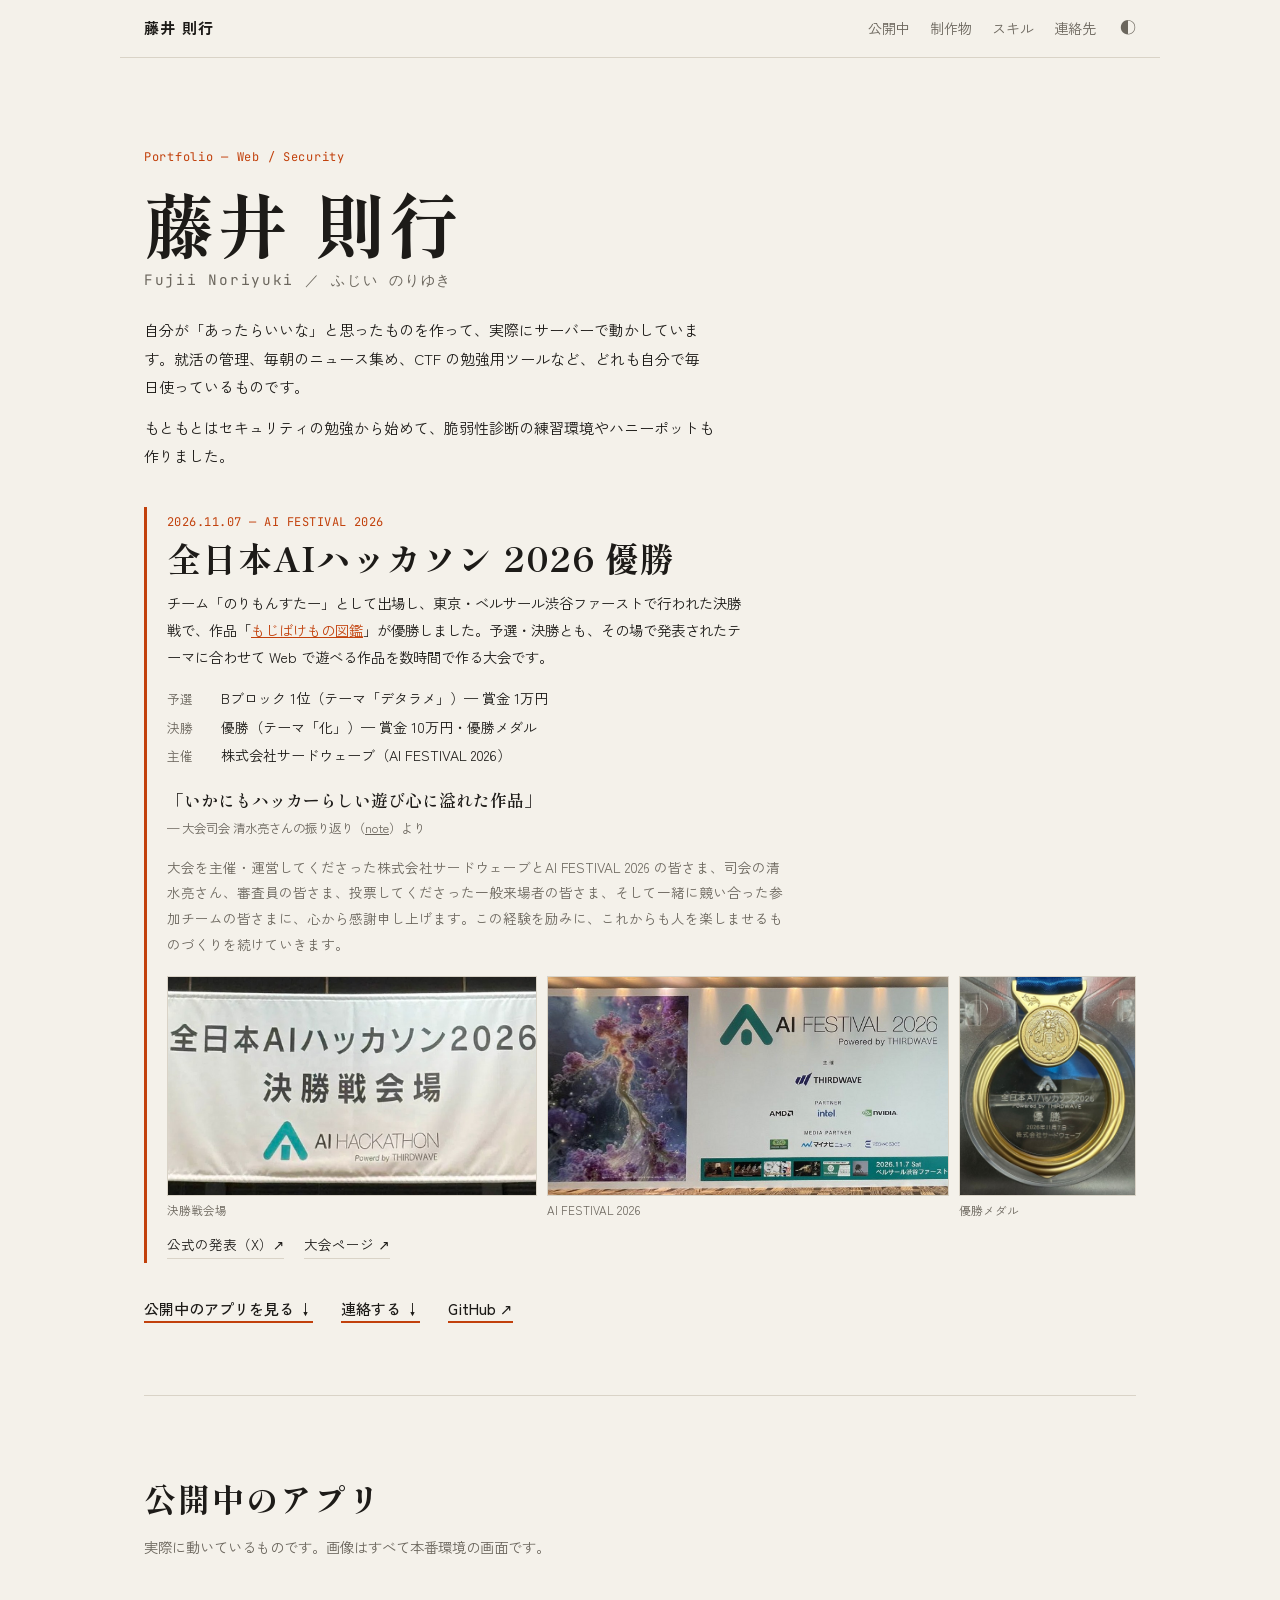
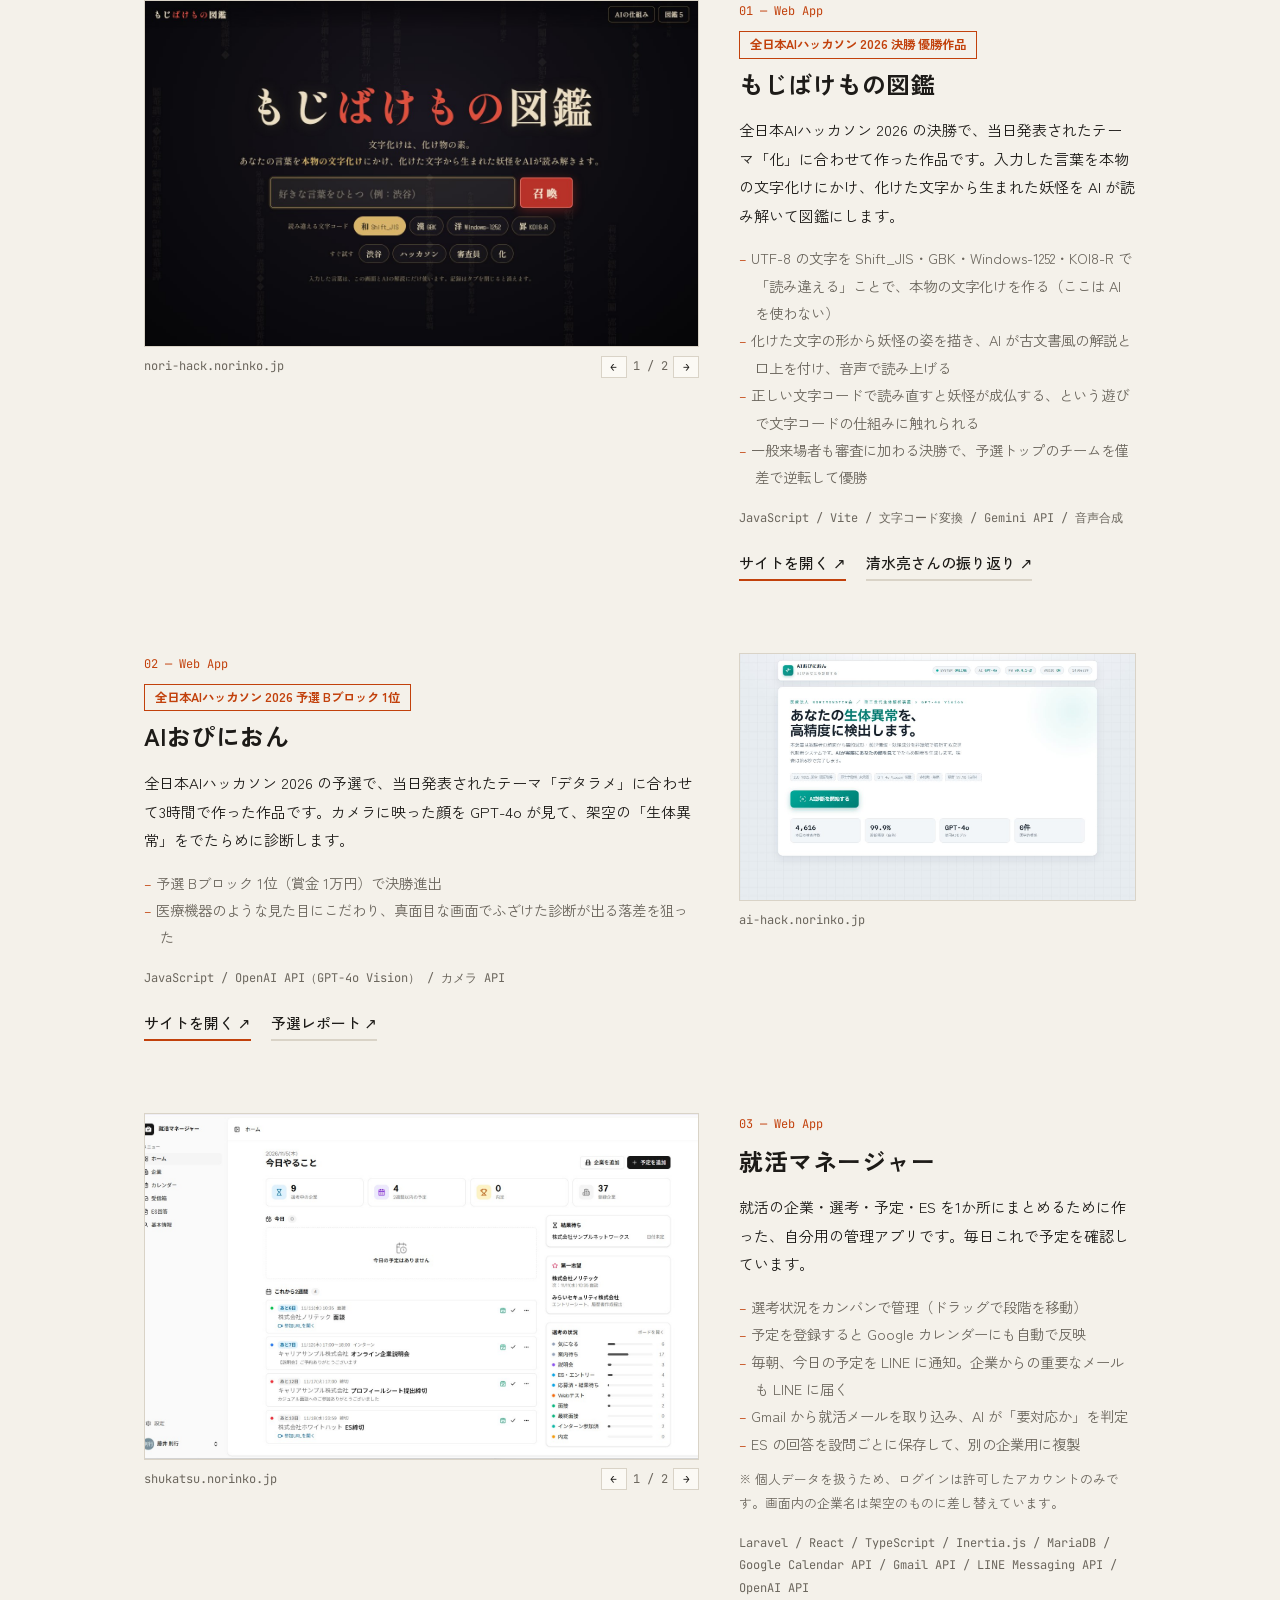
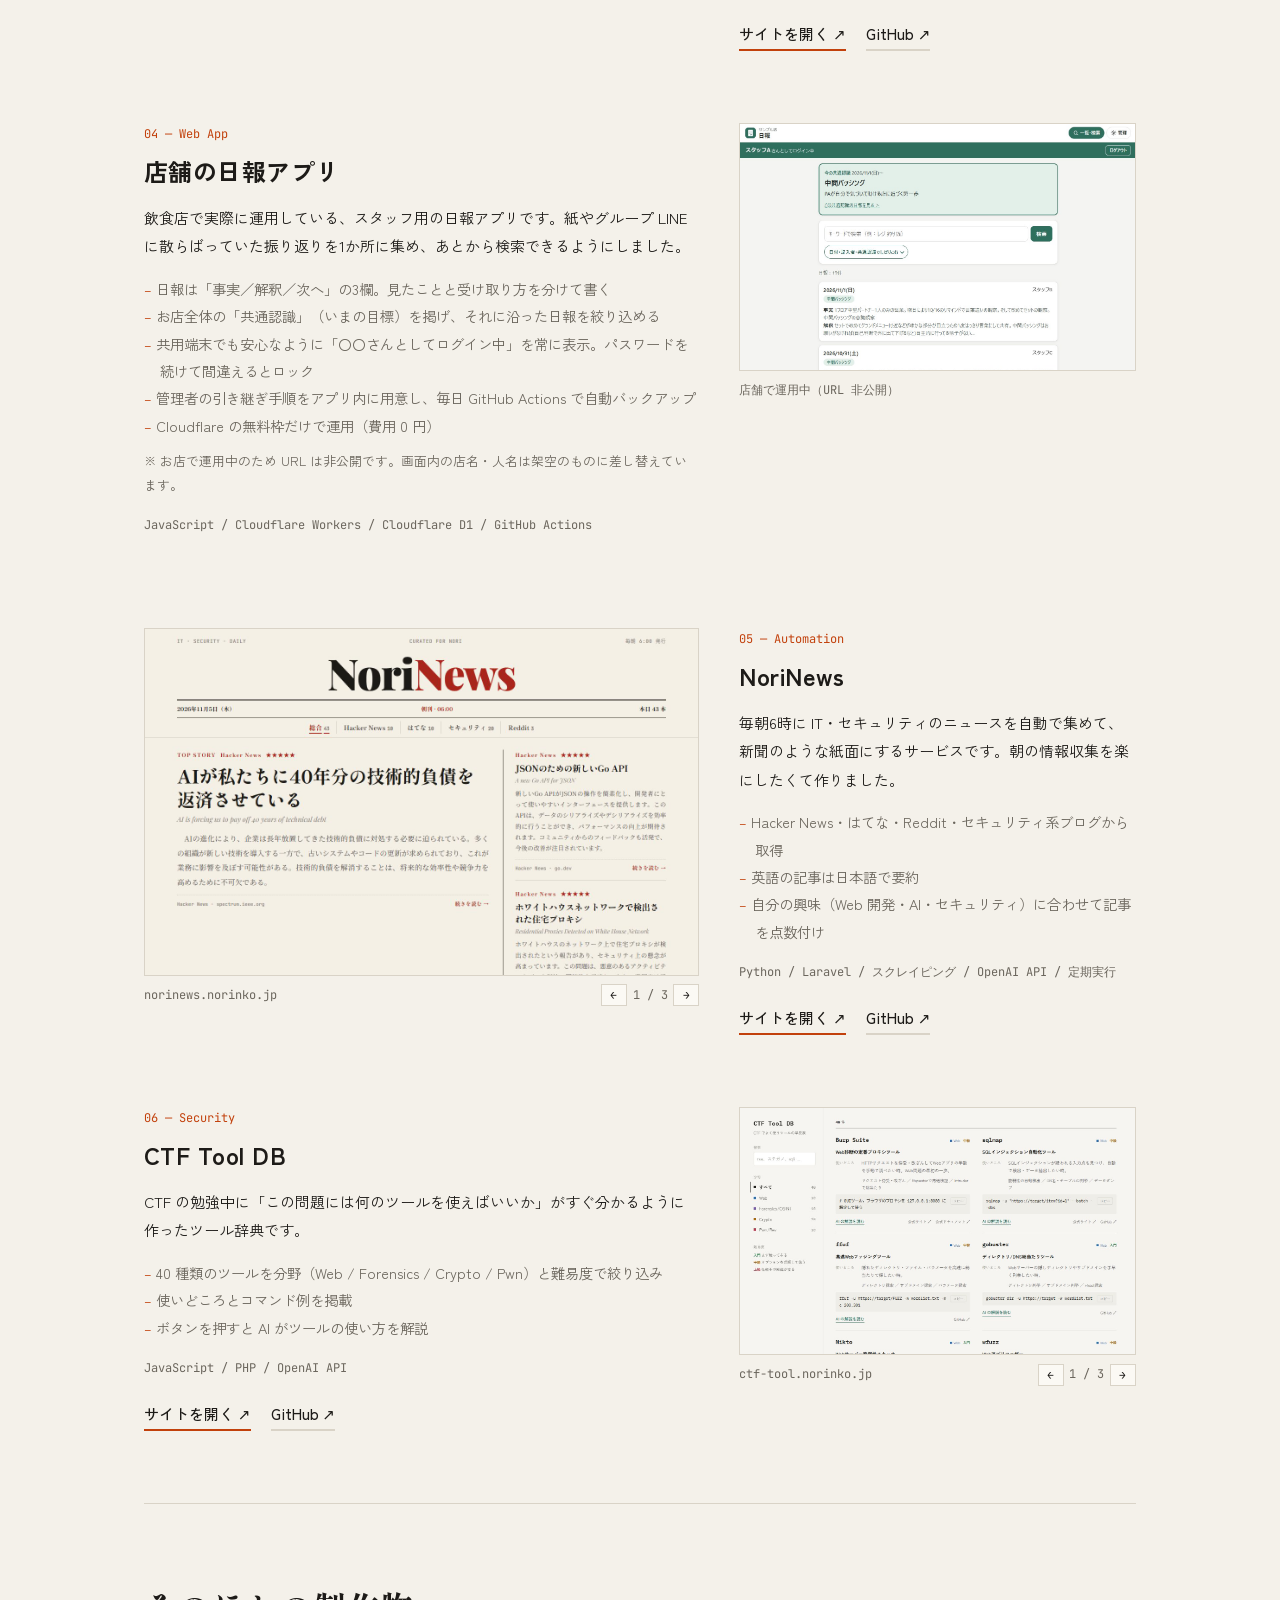
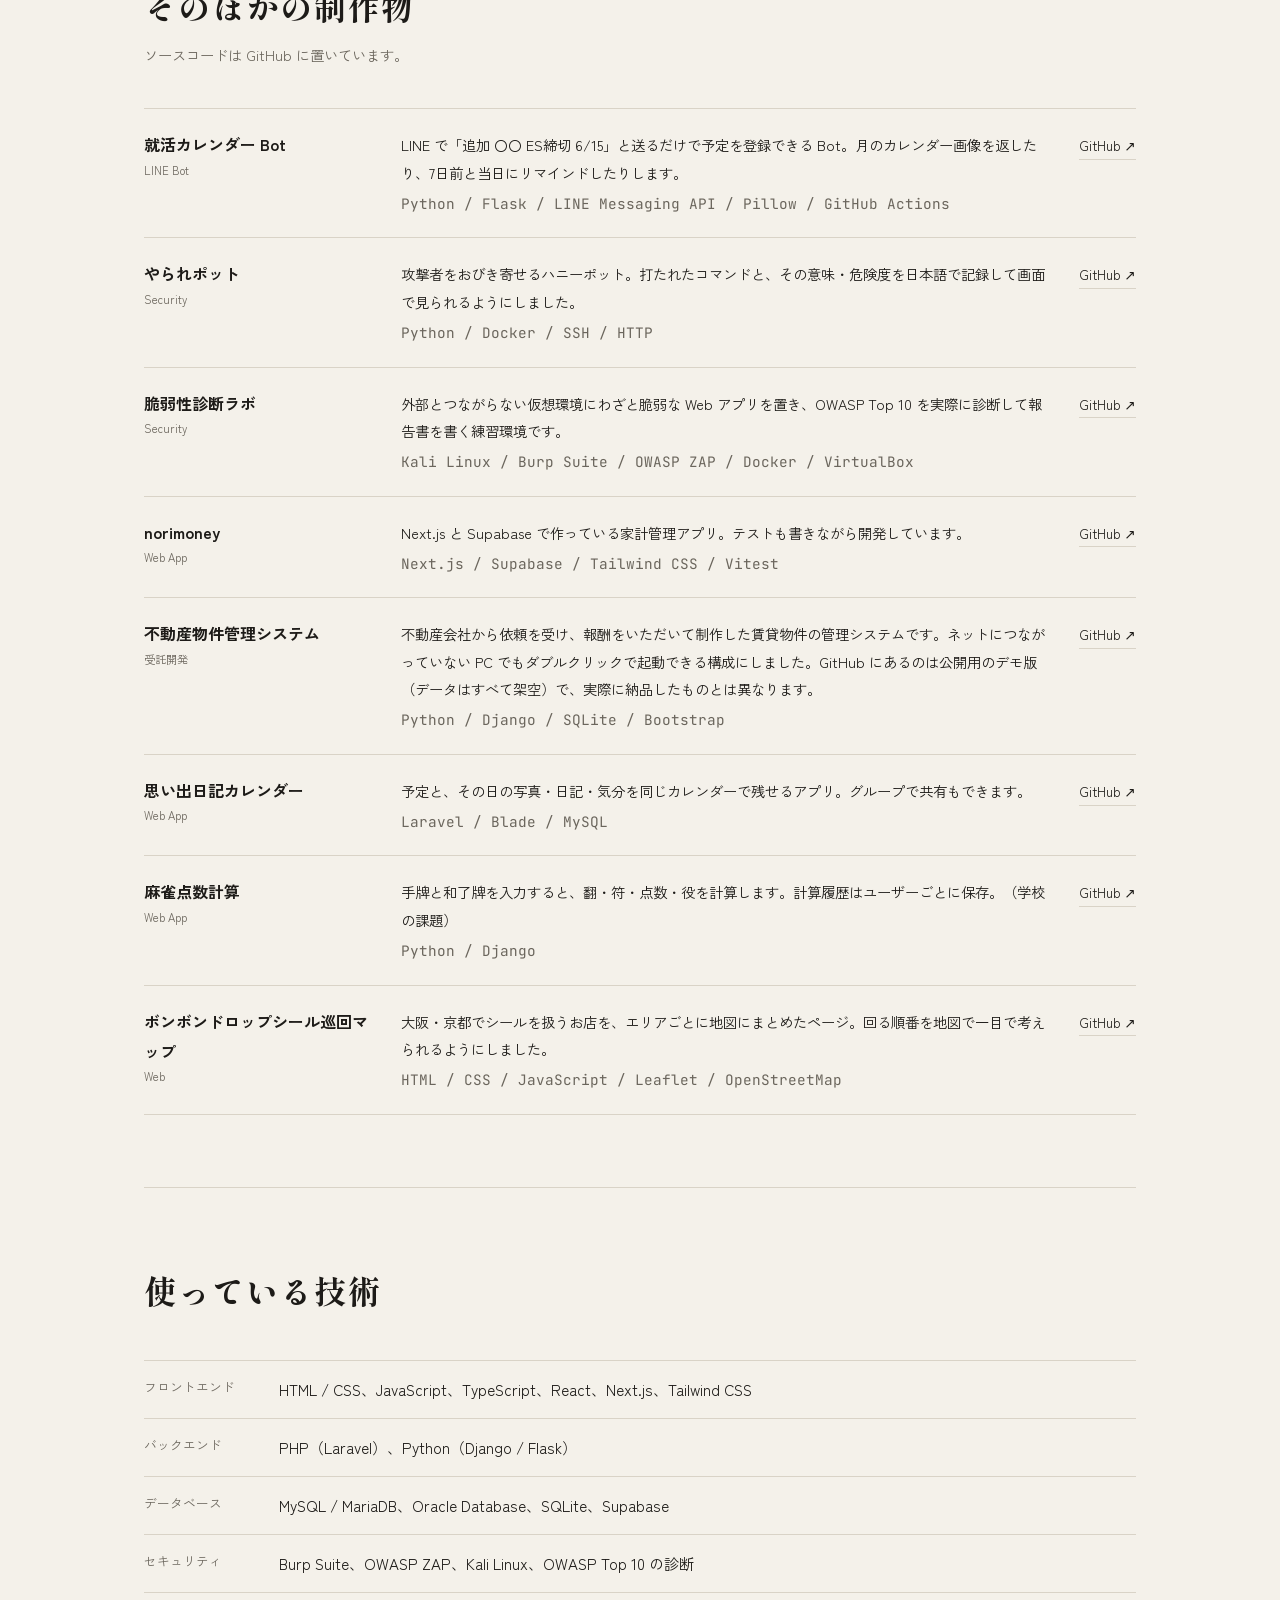
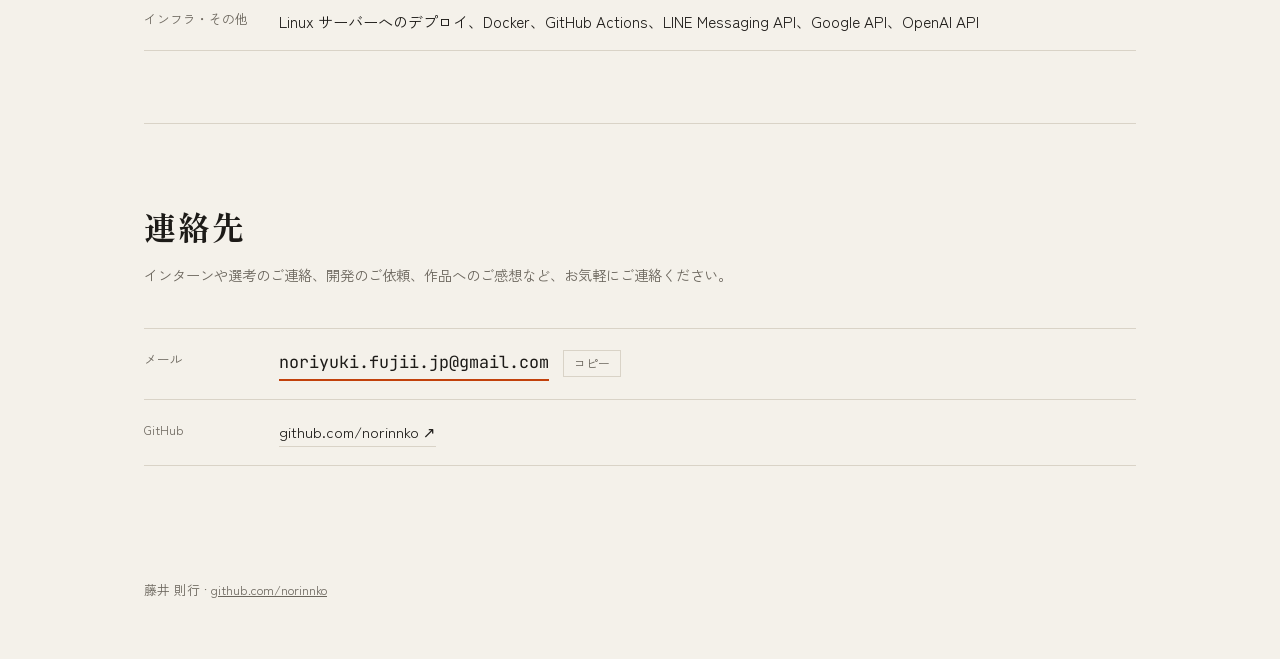
==== commit 71616c8d: "連絡先（メール・GitHub）を追加 Co-Authored-By: Claude Opus 5.5 <noreply@anthropic.com>" ====
--- a/index.html
+++ b/index.html
@@ -6,6 +6,7 @@
   <title>藤井則行（Fujii Noriyuki）ポートフォリオ｜全日本AIハッカソン2026 優勝</title>
   <meta name="description" content="藤井則行（ふじい のりゆき）のポートフォリオ。全日本AIハッカソン2026でチーム「のりもんすたー」として優勝。もじばけもの図鑑、就活マネージャー、NoriNews、CTF Tool DB など、Web開発とセキュリティの制作物を掲載しています。">
   <meta name="author" content="藤井則行">
+  <meta name="google-site-verification" content="ISArNtISdEvXP0qSJFTwZcWZVSq4KrlPQAf6c0MPCWI" />
   <meta name="robots" content="index, follow, max-image-preview:large">
   <meta name="theme-color" content="#f4f1ea">
   <link rel="icon" href="favicon.svg" type="image/svg+xml">
@@ -81,6 +82,7 @@
       <a href="#live">公開中</a>
       <a href="#works">制作物</a>
       <a href="#skills">スキル</a>
+      <a href="#contact">連絡先</a>
     </nav>
     <button id="theme" class="theme-btn" aria-label="テーマ切り替え">◐</button>
   </header>
@@ -127,6 +129,7 @@
       </aside>
       <ul class="hero-links">
         <li><a href="#live">公開中のアプリを見る ↓</a></li>
+        <li><a href="#contact">連絡する ↓</a></li>
         <li><a href="https://github.com/norinnko" target="_blank" rel="noopener">GitHub ↗</a></li>
       </ul>
     </section>
@@ -153,6 +156,22 @@
       </header>
       <dl id="skill-list" class="skill-list"></dl>
     </section>
+
+    <section id="contact" class="section">
+      <header class="section-head">
+        <h2>連絡先</h2>
+        <p>インターンや選考のご連絡、開発のご依頼、作品へのご感想など、お気軽にご連絡ください。</p>
+      </header>
+      <dl class="contact-list">
+        <dt>メール</dt>
+        <dd>
+          <a id="mail" class="contact-mail" data-u="noriyuki.fujii.jp" data-d="gmail.com">noriyuki.fujii.jp ＠ gmail.com</a>
+          <button type="button" id="mail-copy" class="contact-copy" hidden>コピー</button>
+        </dd>
+        <dt>GitHub</dt>
+        <dd><a href="https://github.com/norinnko" target="_blank" rel="noopener">github.com/norinnko ↗</a></dd>
+      </dl>
+    </section>
   </main>
 
   <footer class="footer">
--- a/style.css
+++ b/style.css
@@ -180,6 +180,28 @@
 .skill-list dt { font-size: .8rem; color: var(--sub); }
 .skill-list dd { font-size: .95rem; }
 
+/* Contact */
+.contact-list { display: grid; grid-template-columns: 9em 1fr; border-top: 1px solid var(--rule); }
+.contact-list dt, .contact-list dd { padding: 18px 0; border-bottom: 1px solid var(--rule); }
+.contact-list dt { font-size: .8rem; color: var(--sub); }
+.contact-list dd { display: flex; align-items: center; gap: 14px; flex-wrap: wrap; }
+.contact-list a { text-decoration: none; border-bottom: 1px solid var(--rule); }
+.contact-list a:hover { color: var(--accent); border-color: var(--accent); }
+.contact-mail {
+  font-family: "JetBrains Mono", monospace; font-size: 1.05rem;
+  border-bottom: 2px solid var(--accent) !important; word-break: break-all;
+}
+.contact-copy {
+  font: inherit; font-size: .75rem; color: var(--sub);
+  background: none; border: 1px solid var(--rule); padding: 1px 10px; cursor: pointer;
+}
+.contact-copy:hover { color: var(--ink); border-color: var(--ink); }
+@media (max-width: 800px) {
+  .contact-list { grid-template-columns: 1fr; }
+  .contact-list dt { border-bottom: 0; padding-bottom: 0; }
+  .contact-list dd { padding-top: 4px; }
+}
+
 .footer {
   max-width: 1040px; margin: 0 auto; padding: 40px 24px 56px;
   font-size: .8rem; color: var(--sub);
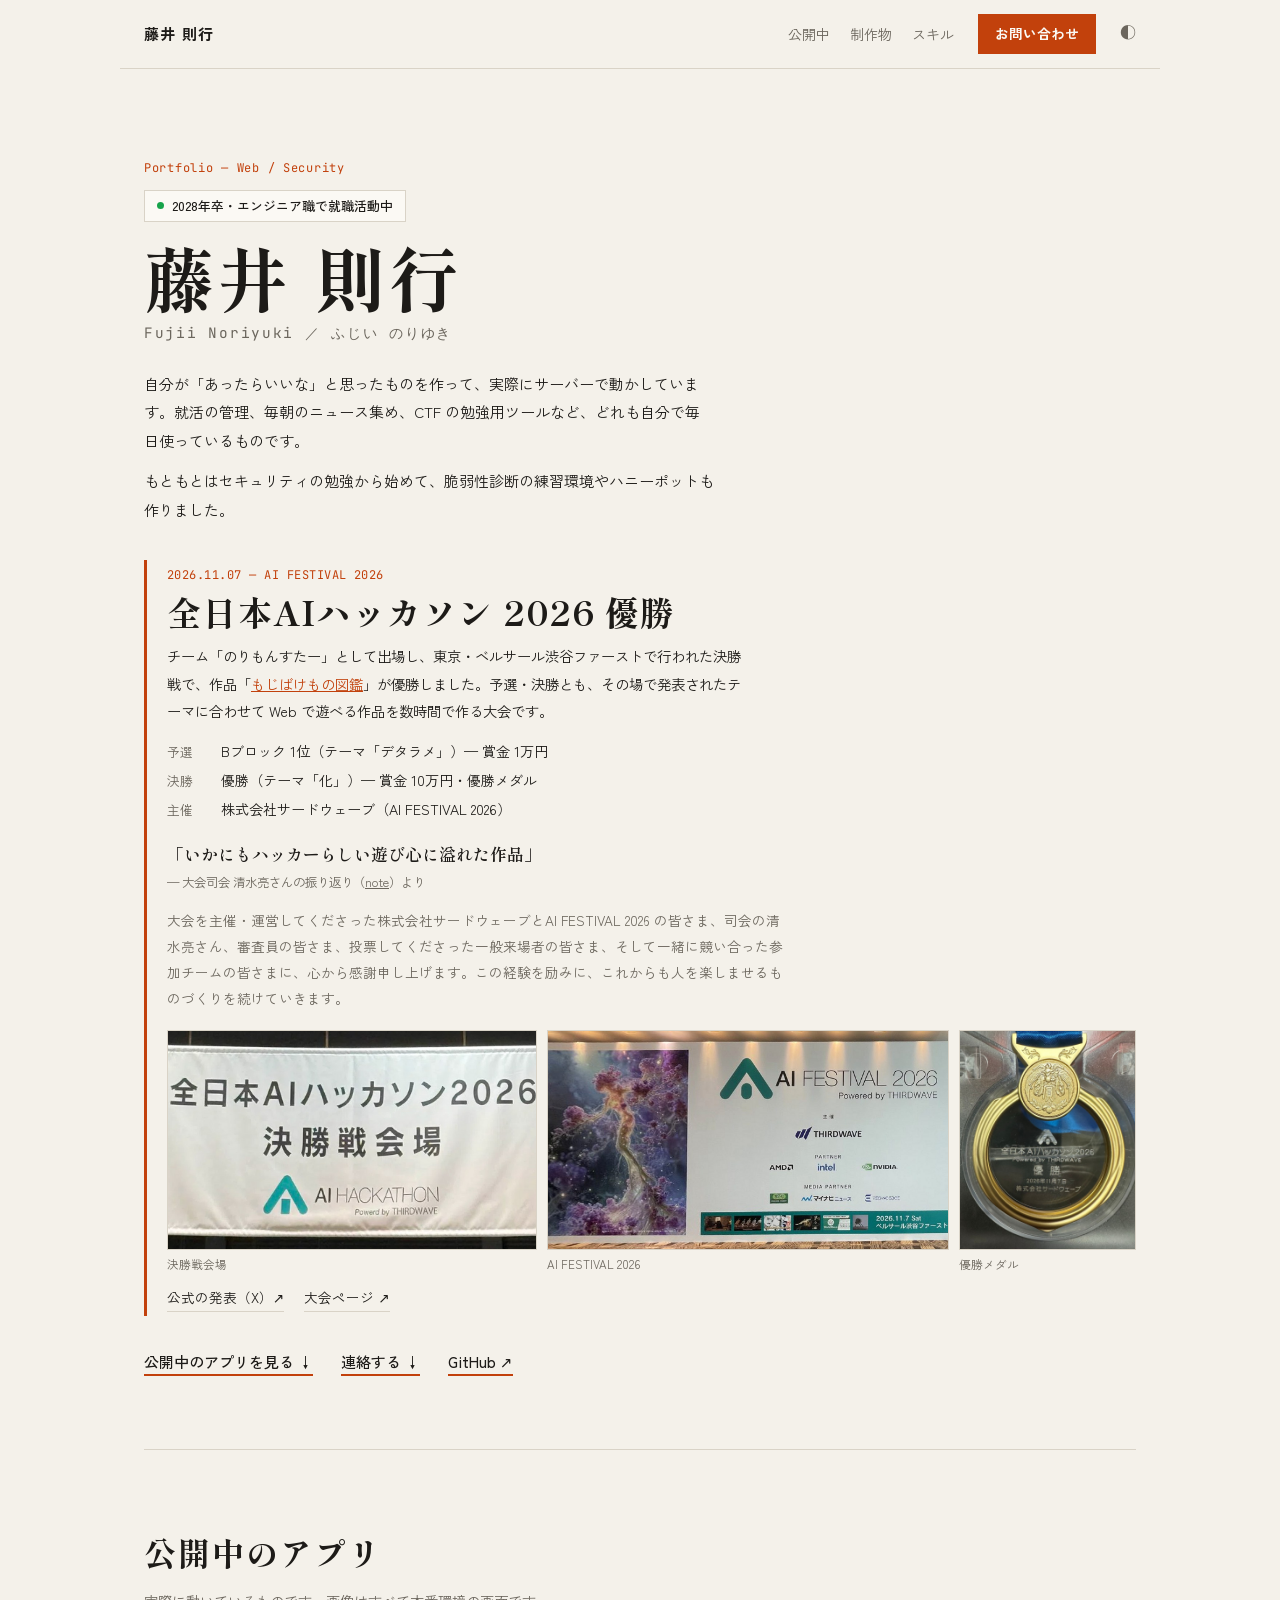
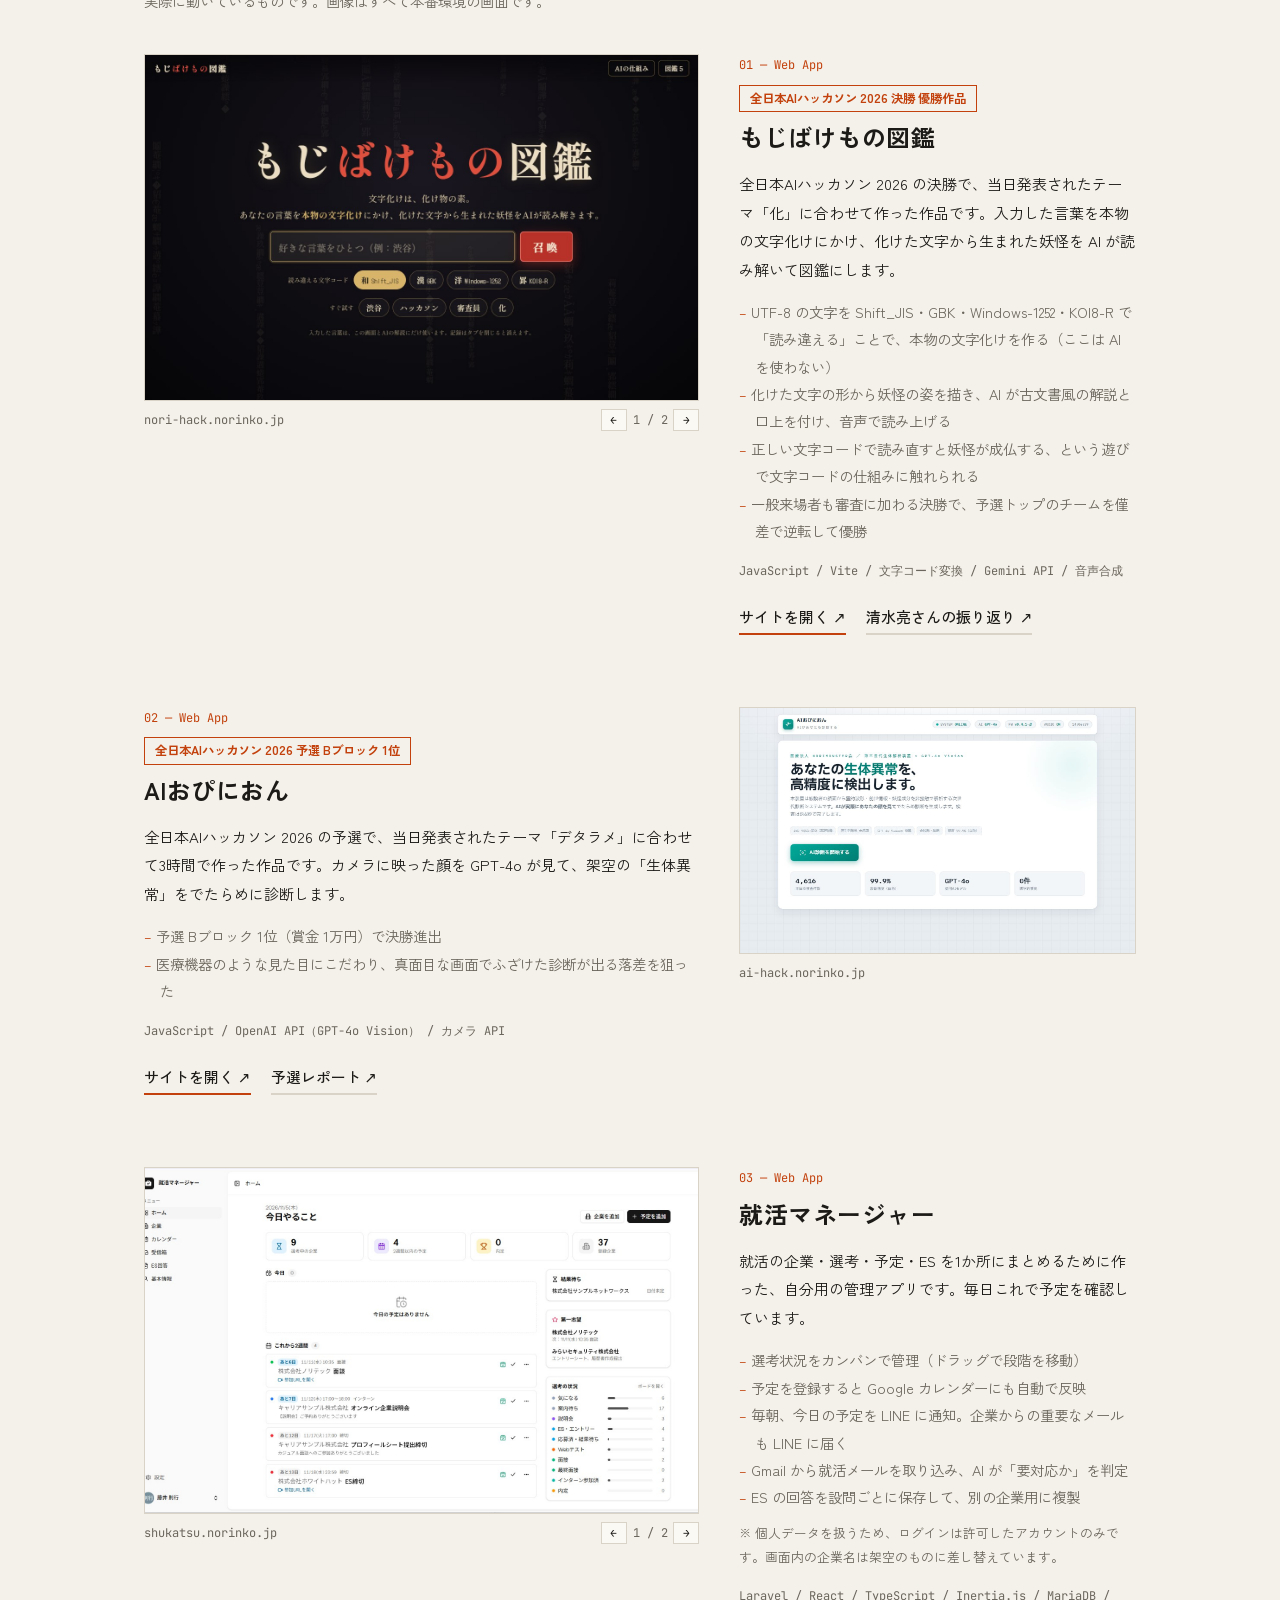
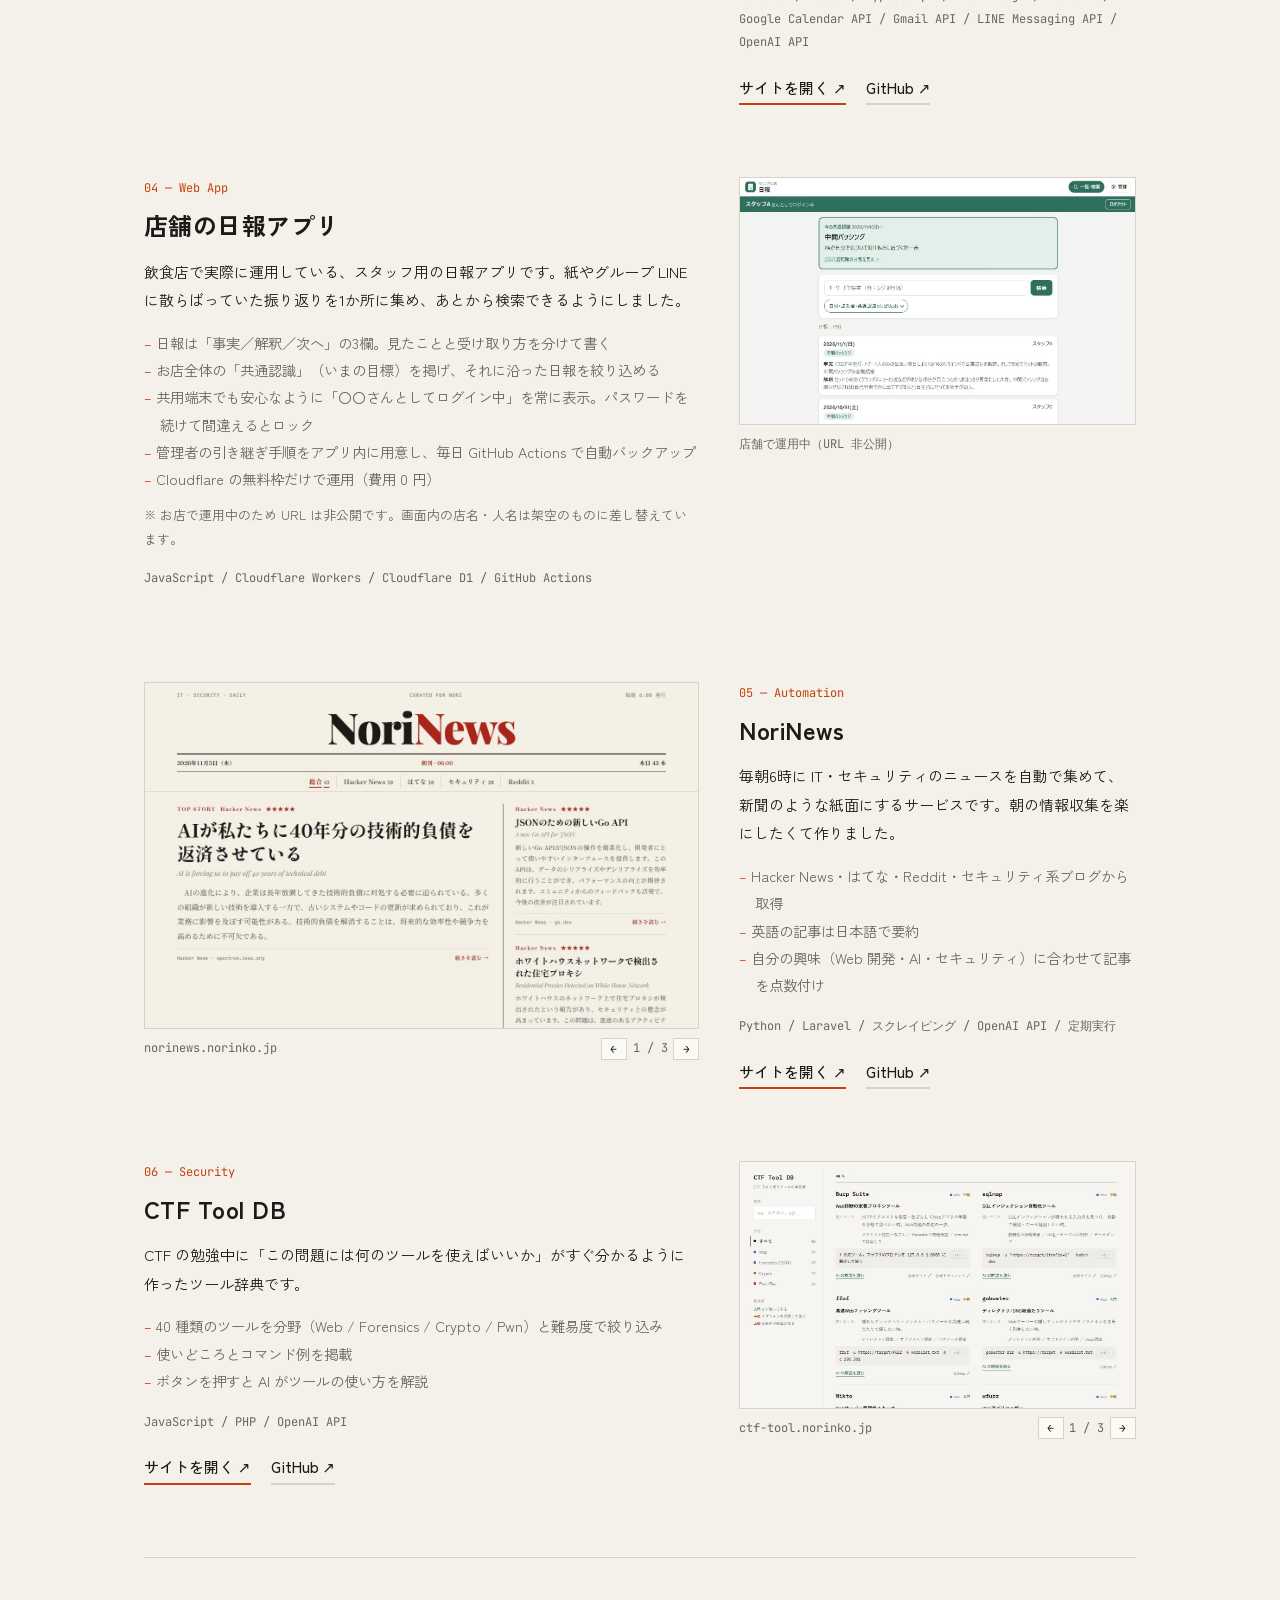
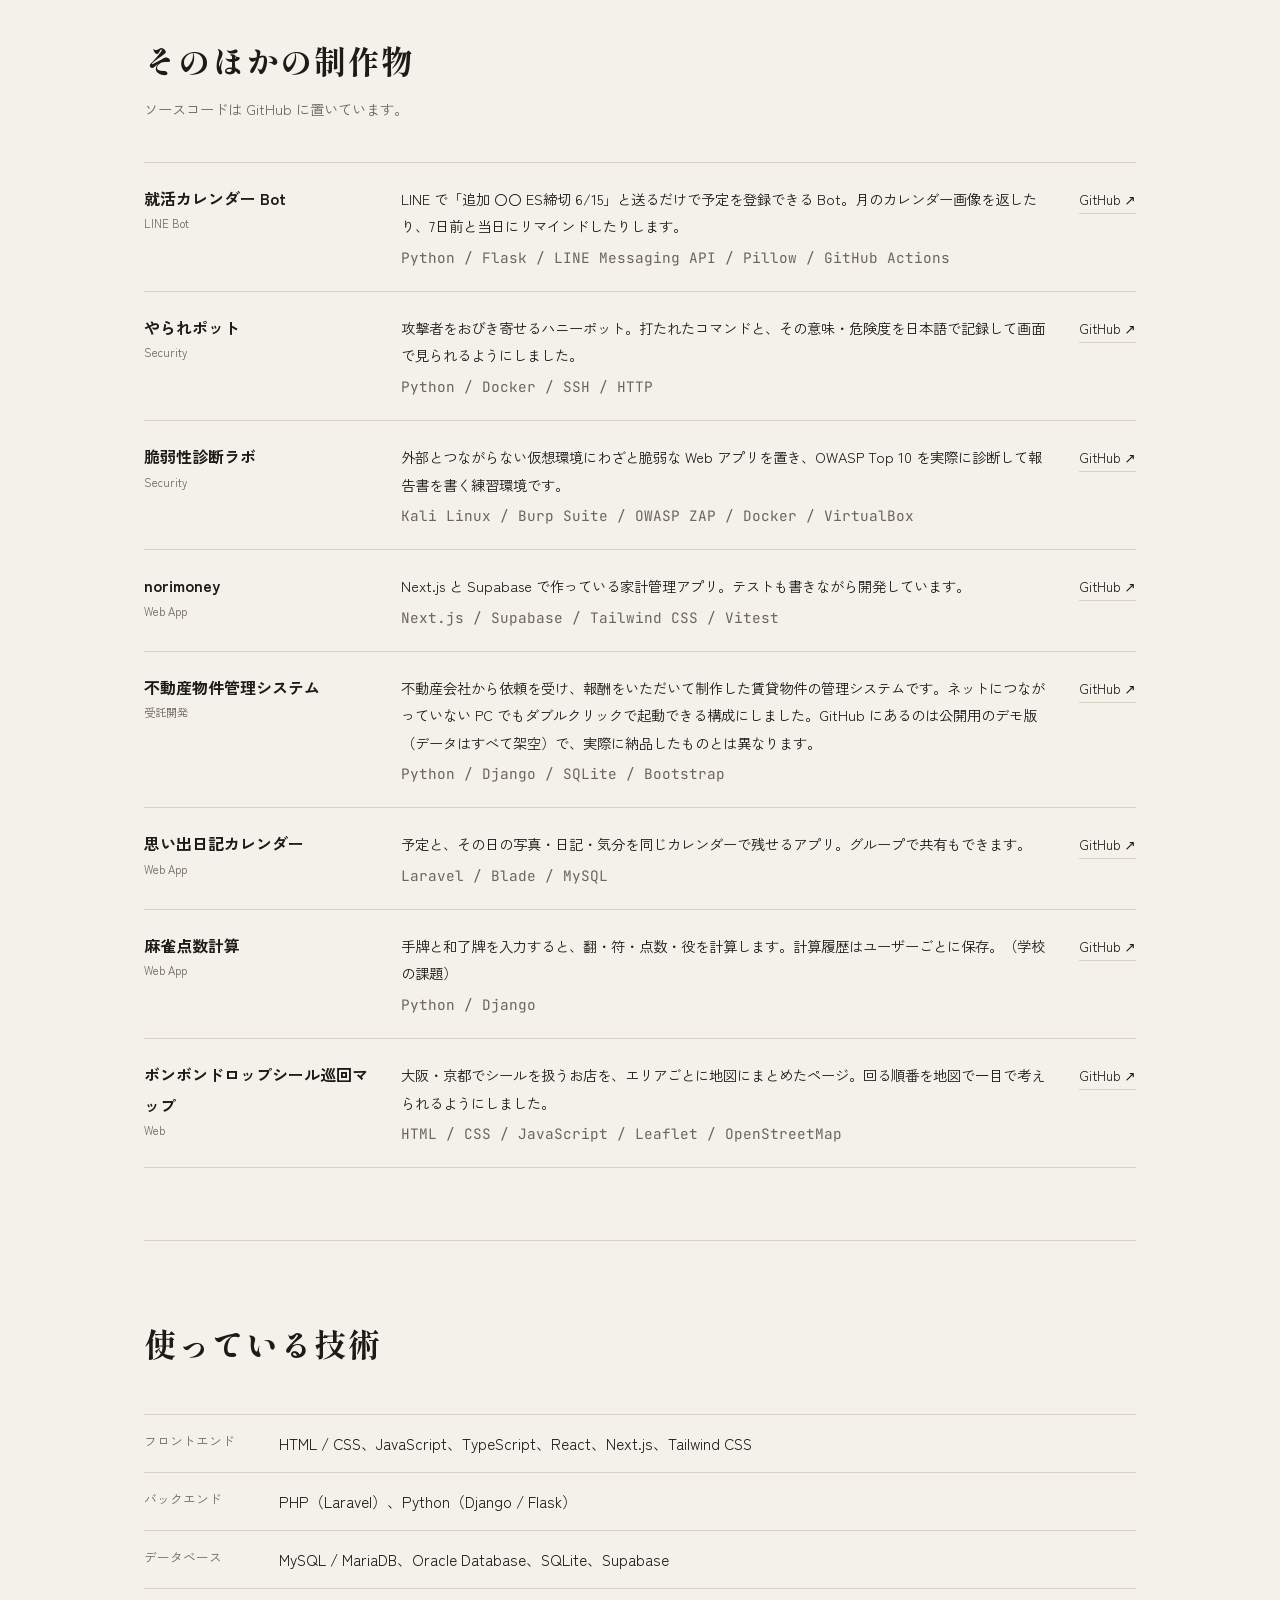
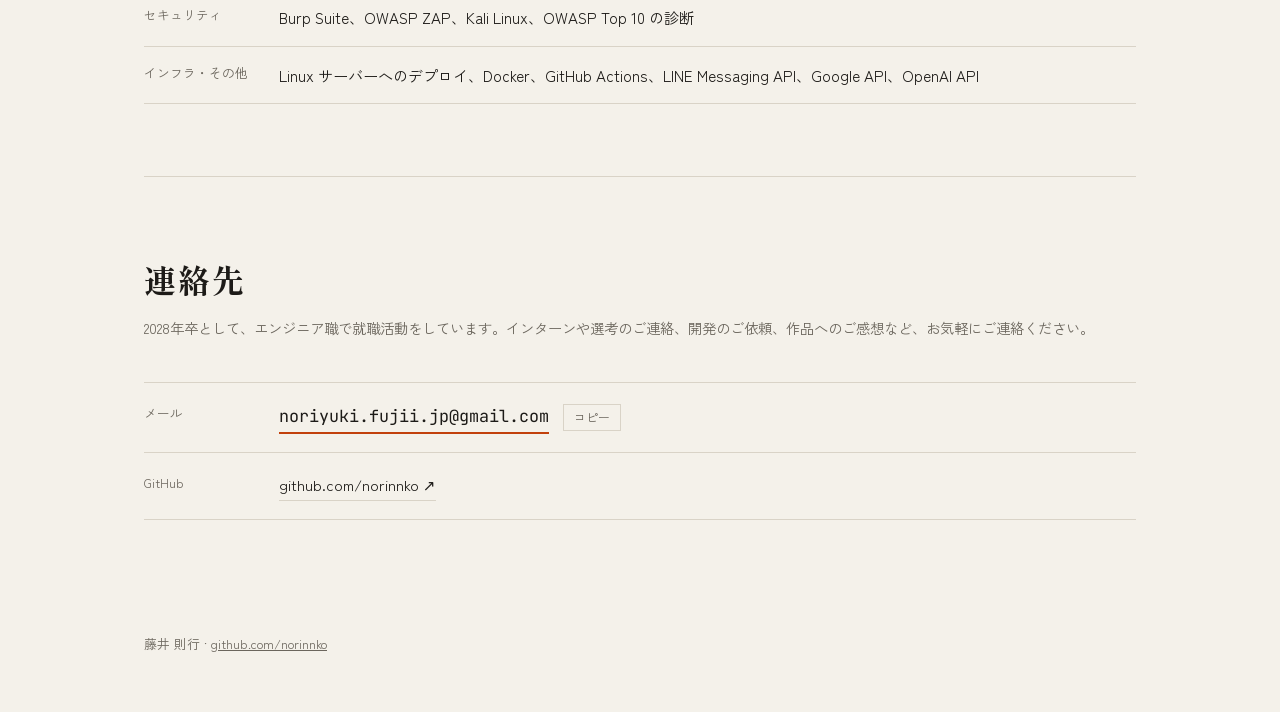
==== commit b2708885: "ヘッダーにお問い合わせボタン、就職活動中の表示を追加 Co-Authored-By: Claude Opus 5.5 <noreply@anthropic.com>" ====
--- a/index.html
+++ b/index.html
@@ -4,7 +4,7 @@
   <meta charset="utf-8">
   <meta name="viewport" content="width=device-width, initial-scale=1">
   <title>藤井則行（Fujii Noriyuki）ポートフォリオ｜全日本AIハッカソン2026 優勝</title>
-  <meta name="description" content="藤井則行（ふじい のりゆき）のポートフォリオ。全日本AIハッカソン2026でチーム「のりもんすたー」として優勝。もじばけもの図鑑、就活マネージャー、NoriNews、CTF Tool DB など、Web開発とセキュリティの制作物を掲載しています。">
+  <meta name="description" content="藤井則行（ふじい のりゆき）のポートフォリオ。2028年卒・エンジニア職で就職活動中。全日本AIハッカソン2026でチーム「のりもんすたー」として優勝。もじばけもの図鑑、就活マネージャー、NoriNews、CTF Tool DB など、Web開発とセキュリティの制作物を掲載しています。">
   <meta name="author" content="藤井則行">
   <meta name="google-site-verification" content="ISArNtISdEvXP0qSJFTwZcWZVSq4KrlPQAf6c0MPCWI" />
   <meta name="robots" content="index, follow, max-image-preview:large">
@@ -82,14 +82,15 @@
       <a href="#live">公開中</a>
       <a href="#works">制作物</a>
       <a href="#skills">スキル</a>
-      <a href="#contact">連絡先</a>
     </nav>
+    <a href="#contact" class="nav-cta">お問い合わせ</a>
     <button id="theme" class="theme-btn" aria-label="テーマ切り替え">◐</button>
   </header>
 
   <main id="top">
     <section class="hero">
       <p class="hero-meta mono">Portfolio — Web / Security</p>
+      <p class="hero-status"><span class="dot" aria-hidden="true"></span>2028年卒・エンジニア職で就職活動中</p>
       <h1>藤井 則行<small>Fujii Noriyuki ／ ふじい のりゆき</small></h1>
       <div class="hero-text">
         <p>
@@ -160,7 +161,7 @@
     <section id="contact" class="section">
       <header class="section-head">
         <h2>連絡先</h2>
-        <p>インターンや選考のご連絡、開発のご依頼、作品へのご感想など、お気軽にご連絡ください。</p>
+        <p>2028年卒として、エンジニア職で就職活動をしています。インターンや選考のご連絡、開発のご依頼、作品へのご感想など、お気軽にご連絡ください。</p>
       </header>
       <dl class="contact-list">
         <dt>メール</dt>
--- a/style.css
+++ b/style.css
@@ -42,12 +42,28 @@
 .nav nav a { text-decoration: none; color: var(--sub); }
 .nav nav a:hover { color: var(--ink); }
 .theme-btn { border: 0; background: none; color: var(--sub); font-size: 1rem; cursor: pointer; }
+.nav-cta {
+  text-decoration: none; font-size: .85rem; font-weight: 700; white-space: nowrap;
+  color: var(--paper); background: var(--accent);
+  padding: 6px 16px; border: 1px solid var(--accent);
+  transition: background .2s, color .2s;
+}
+.nav-cta:hover { background: transparent; color: var(--accent); }
+@media (max-width: 560px) {
+  .nav nav { display: none; }
+}
 
 main { max-width: 1040px; margin: 0 auto; padding: 0 24px; }
 
 /* Hero */
 .hero { padding: 88px 0 72px; border-bottom: 1px solid var(--rule); }
 .hero-meta { font-size: .75rem; color: var(--accent); letter-spacing: .06em; }
+.hero-status {
+  display: inline-flex; align-items: center; gap: 8px; margin-top: 10px;
+  font-size: .8rem; font-weight: 500; padding: 3px 12px;
+  border: 1px solid var(--rule); background: var(--paper);
+}
+.hero-status .dot { width: 7px; height: 7px; border-radius: 50%; background: #16a34a; }
 .hero h1 {
   font-family: "Shippori Mincho", serif; font-weight: 800;
   font-size: clamp(2.6rem, 8vw, 4.4rem); line-height: 1.2; letter-spacing: .06em;
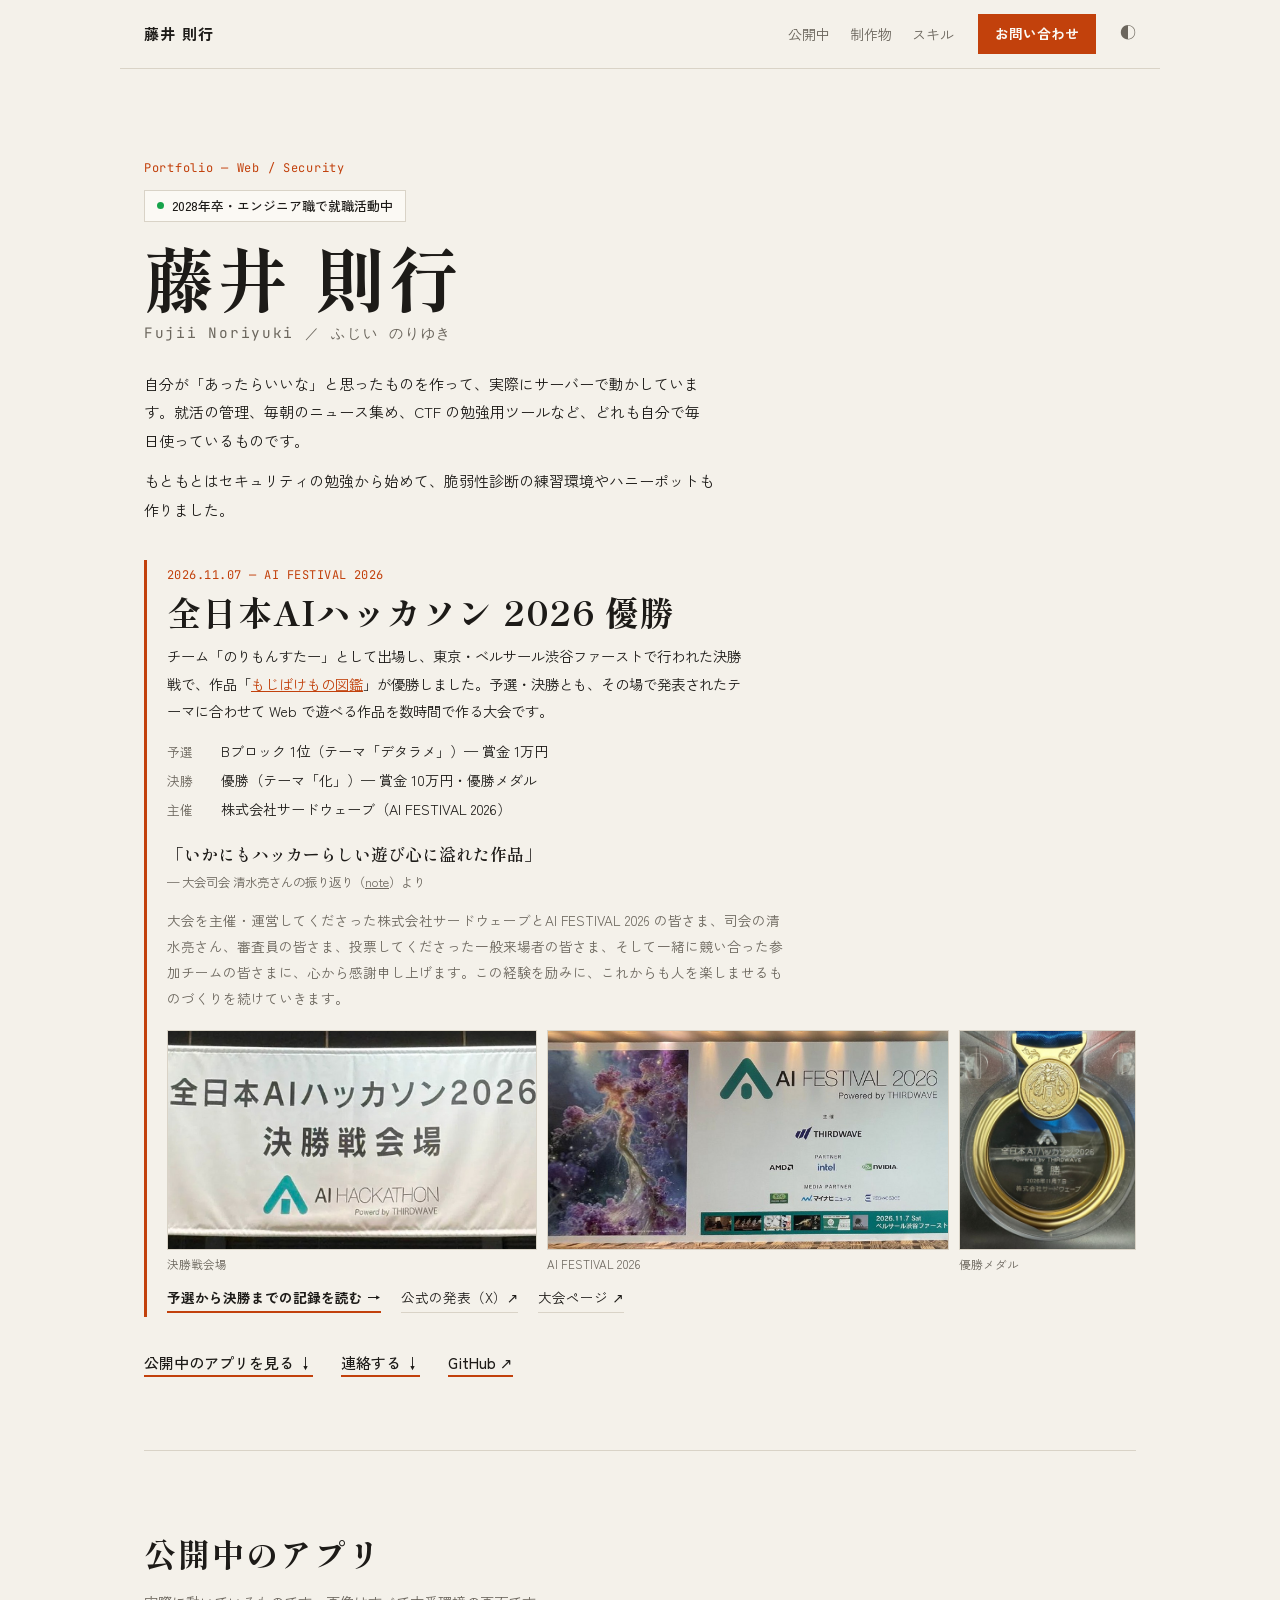
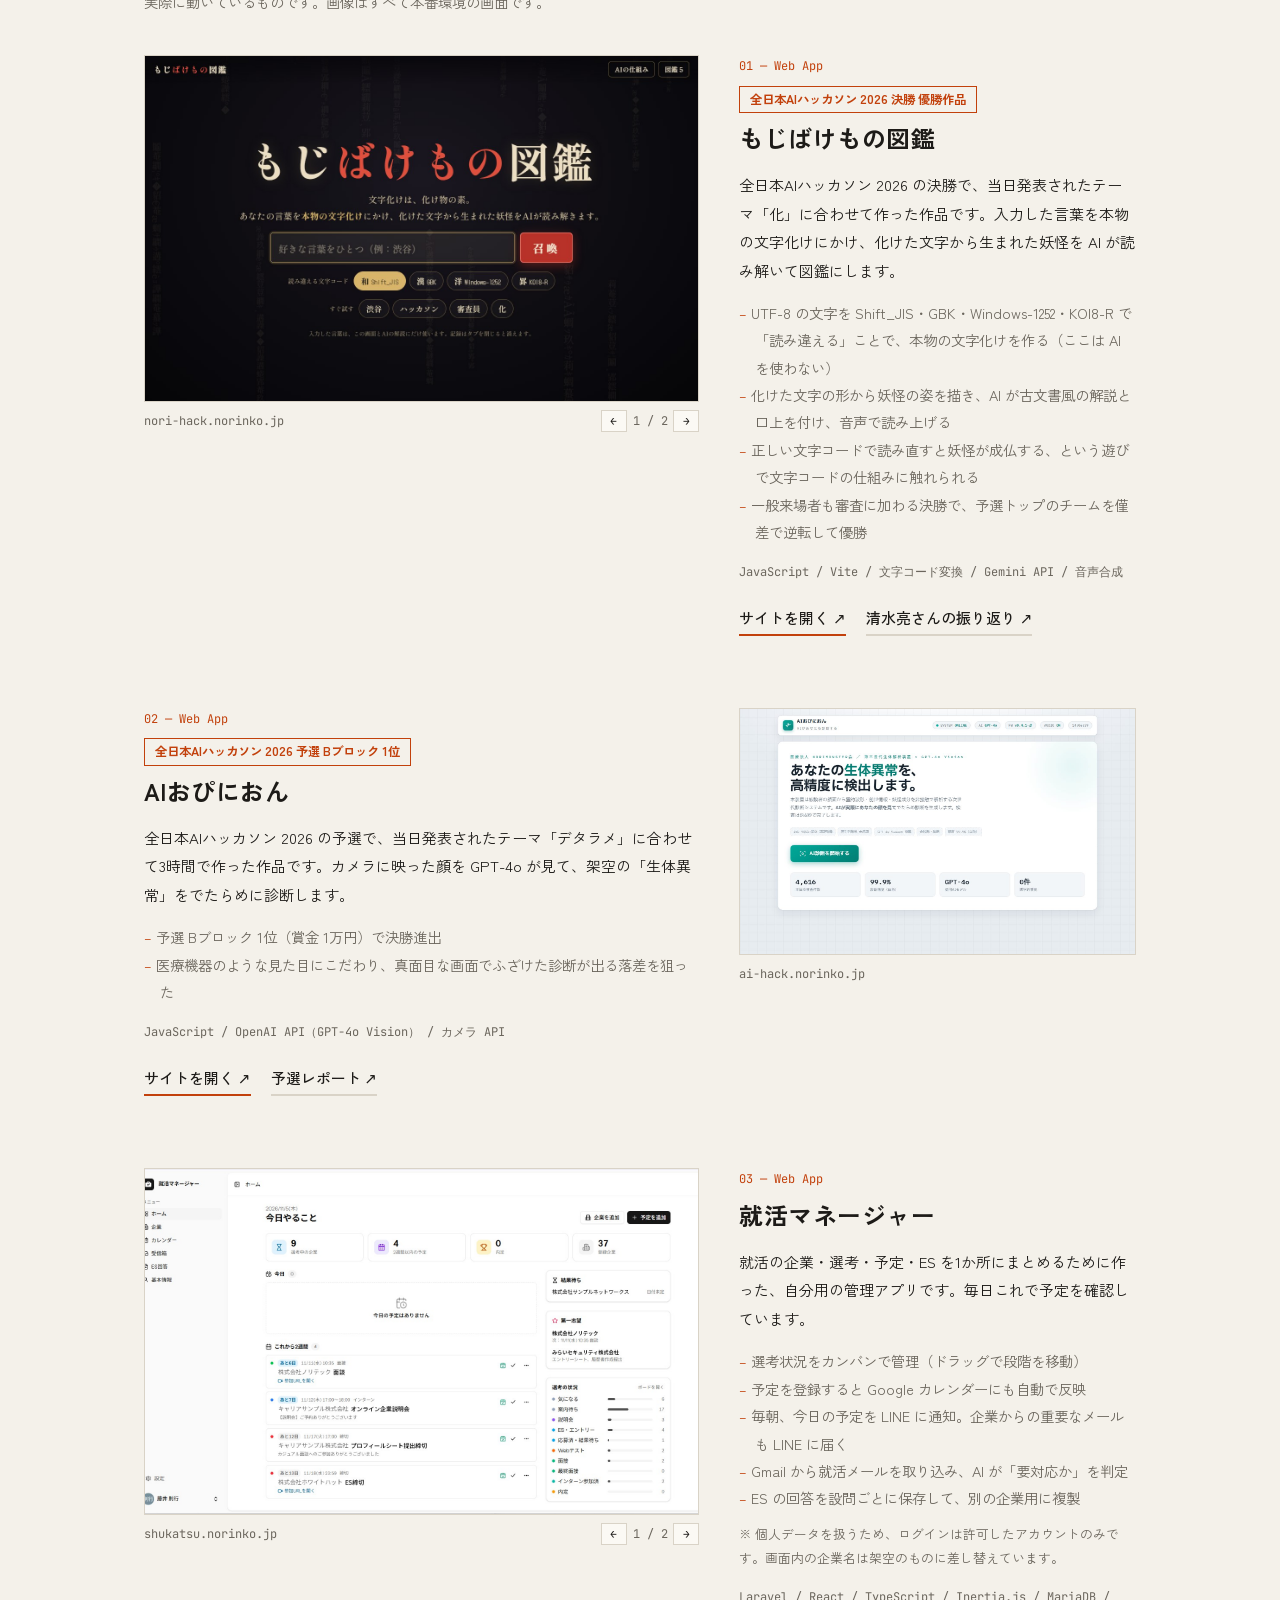
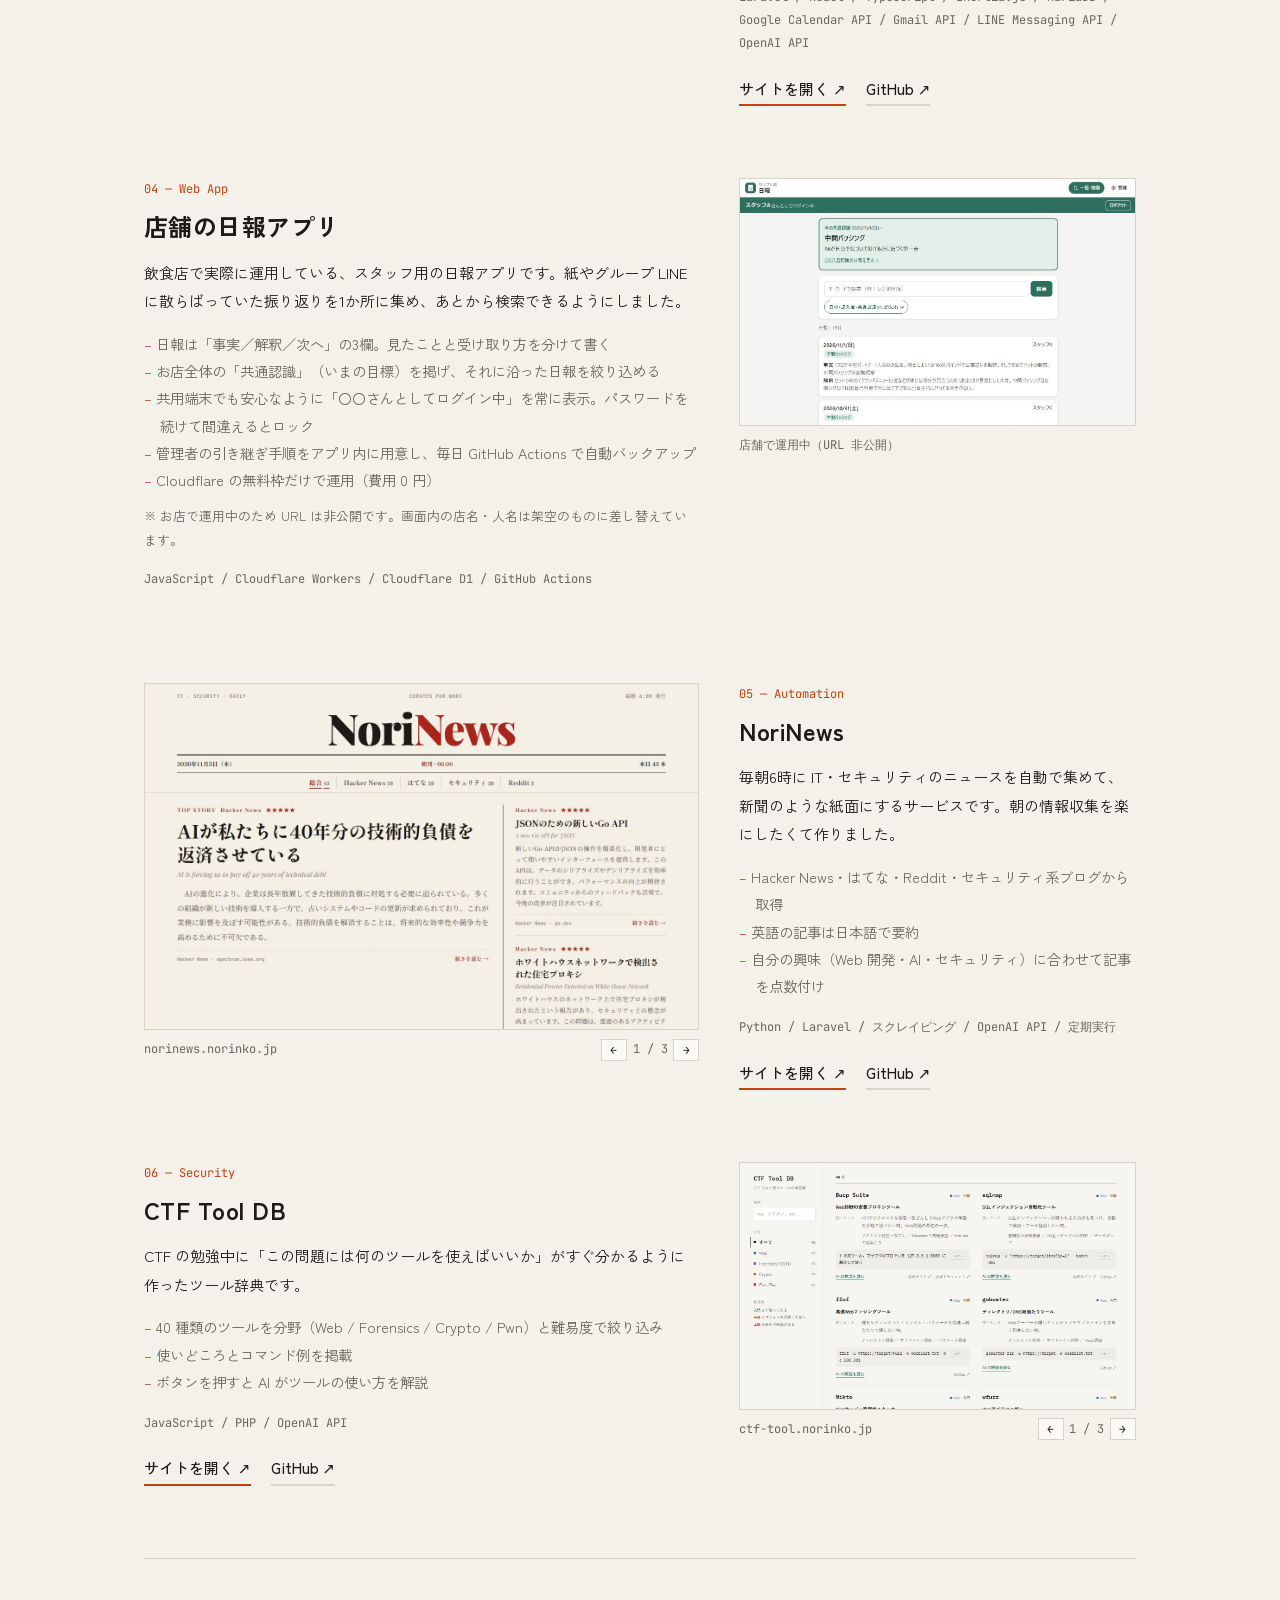
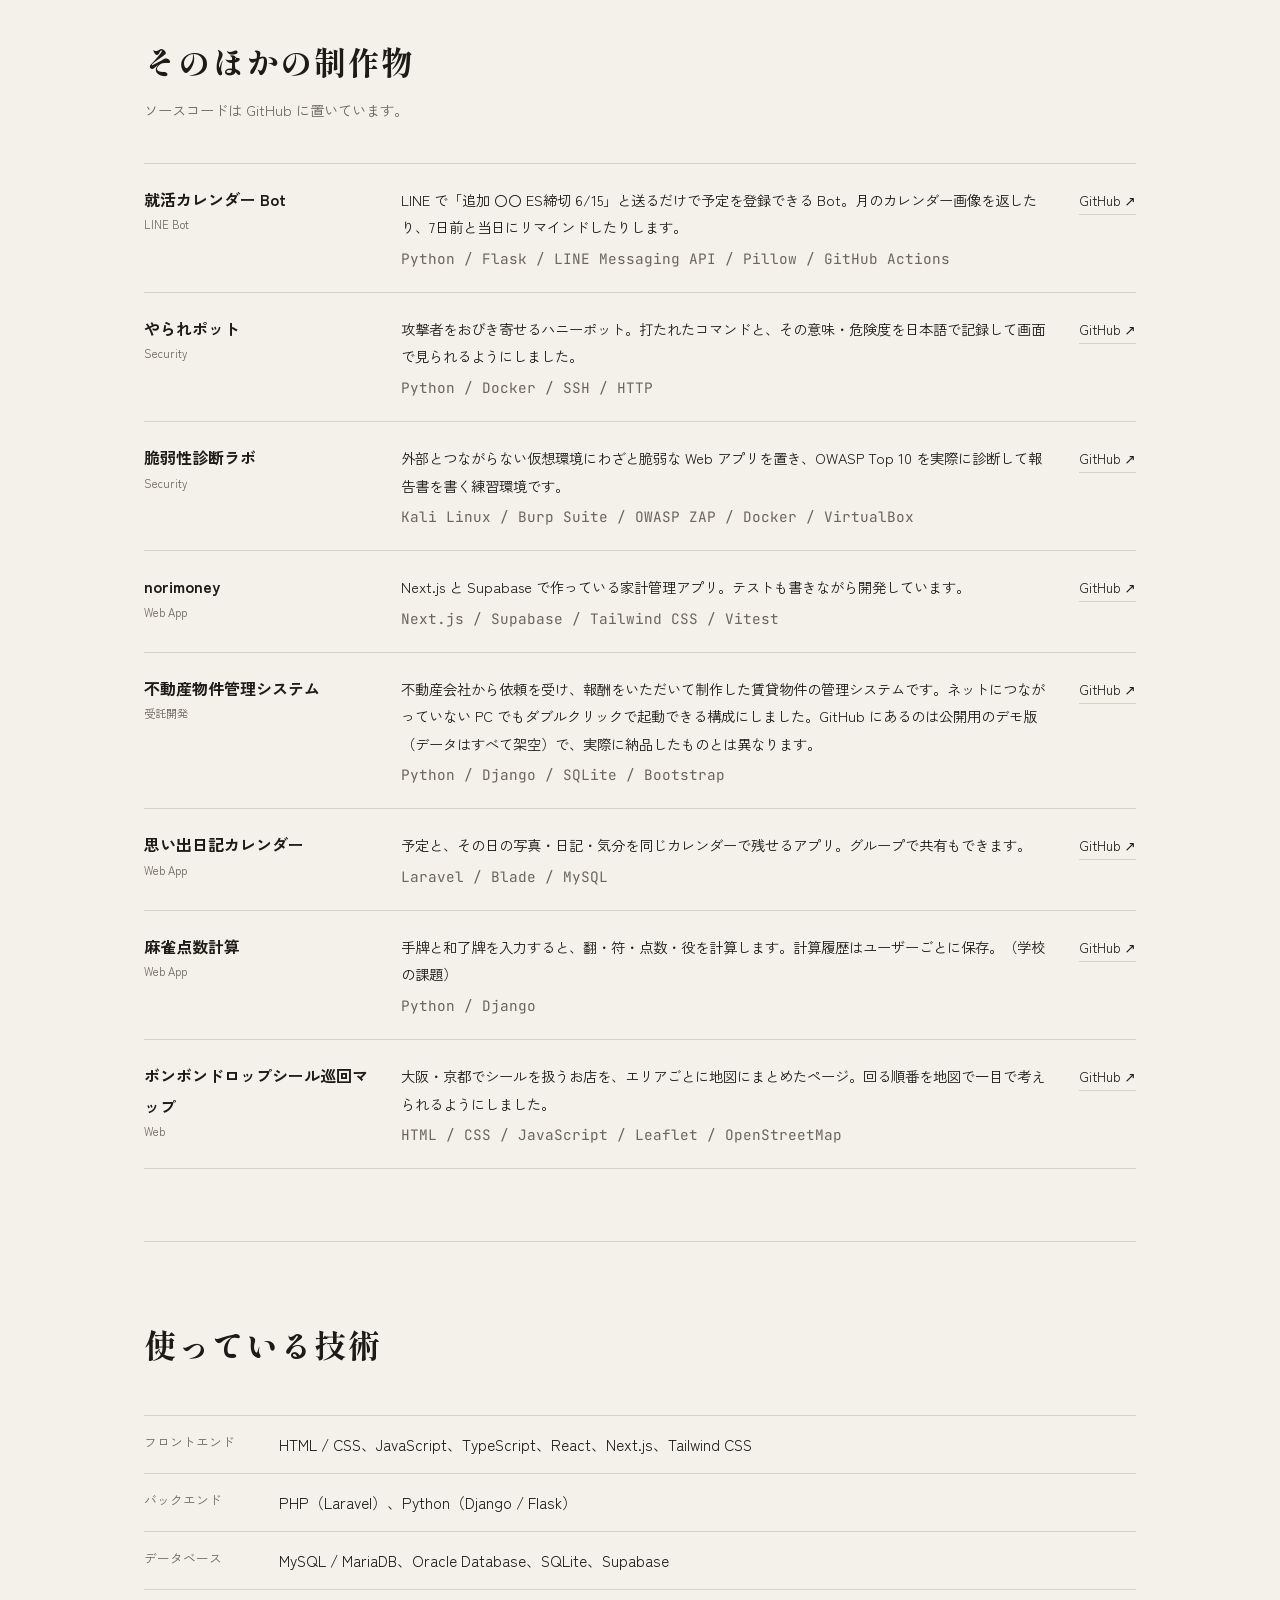
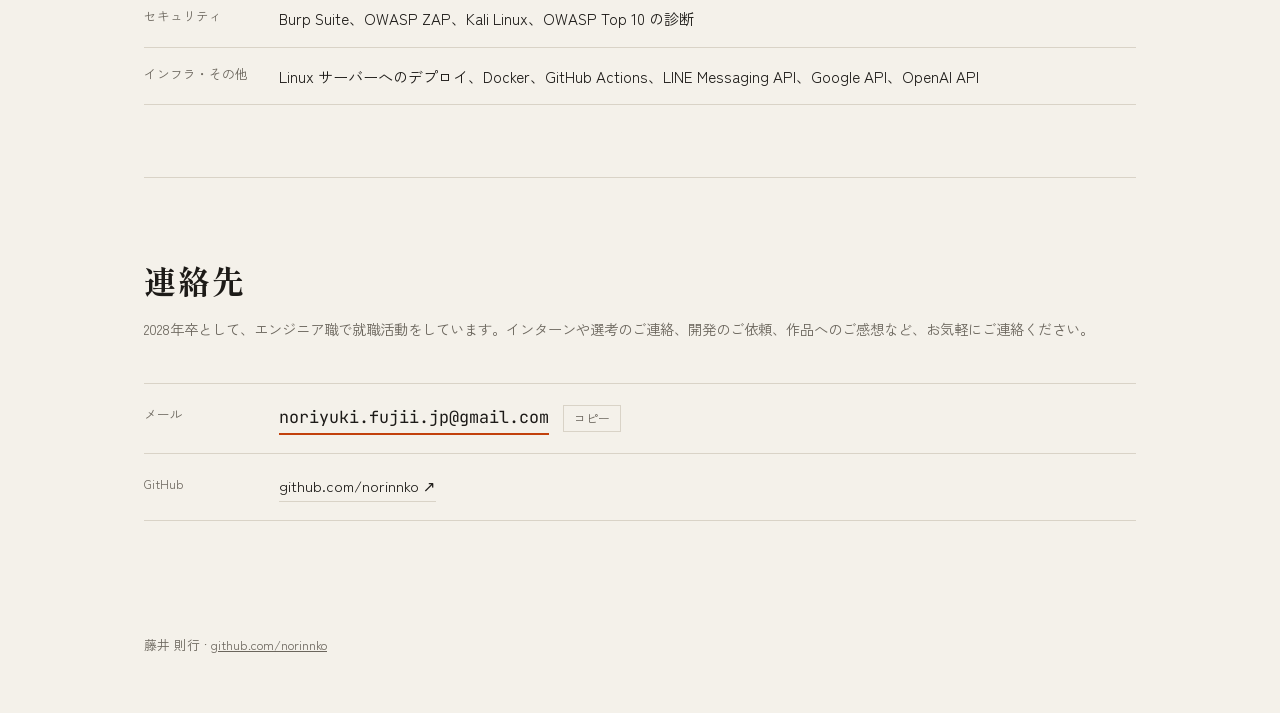
==== commit a0ba4c6c: "全日本AIハッカソン2026 優勝の記事ページ（承認制コメント付き）を追加 Co-Authored-By: Claude Opus 5.5 <noreply@anthropic.com>" ====
--- a/index.html
+++ b/index.html
@@ -124,6 +124,7 @@
           <figure class="medal"><img src="img/hack-medal.jpg" alt="全日本AIハッカソン2026 優勝メダル" loading="lazy"><figcaption>優勝メダル</figcaption></figure>
         </div>
         <p class="award-links">
+          <a href="hackathon-2026/" class="award-more">予選から決勝までの記録を読む →</a>
           <a href="https://x.com/24aihackathon/status/2118986999902376308" target="_blank" rel="noopener">公式の発表（X）↗</a>
           <a href="https://www.aifestival.jp/hackathon" target="_blank" rel="noopener">大会ページ ↗</a>
         </p>
--- a/style.css
+++ b/style.css
@@ -165,6 +165,7 @@
 .award-links { display: flex; gap: 20px; flex-wrap: wrap; margin-top: 10px; font-size: .85rem; }
 .award-links a { text-decoration: none; border-bottom: 1px solid var(--rule); }
 .award-links a:hover { color: var(--accent); border-color: var(--accent); }
+.award-links a.award-more { font-weight: 700; border-bottom: 2px solid var(--accent); }
 .show h3 { font-size: 1.5rem; font-weight: 700; margin: 2px 0 10px; letter-spacing: .02em; }
 .show-desc { color: var(--ink); }
 .points { margin-top: 14px; font-size: .9rem; color: var(--sub); }
